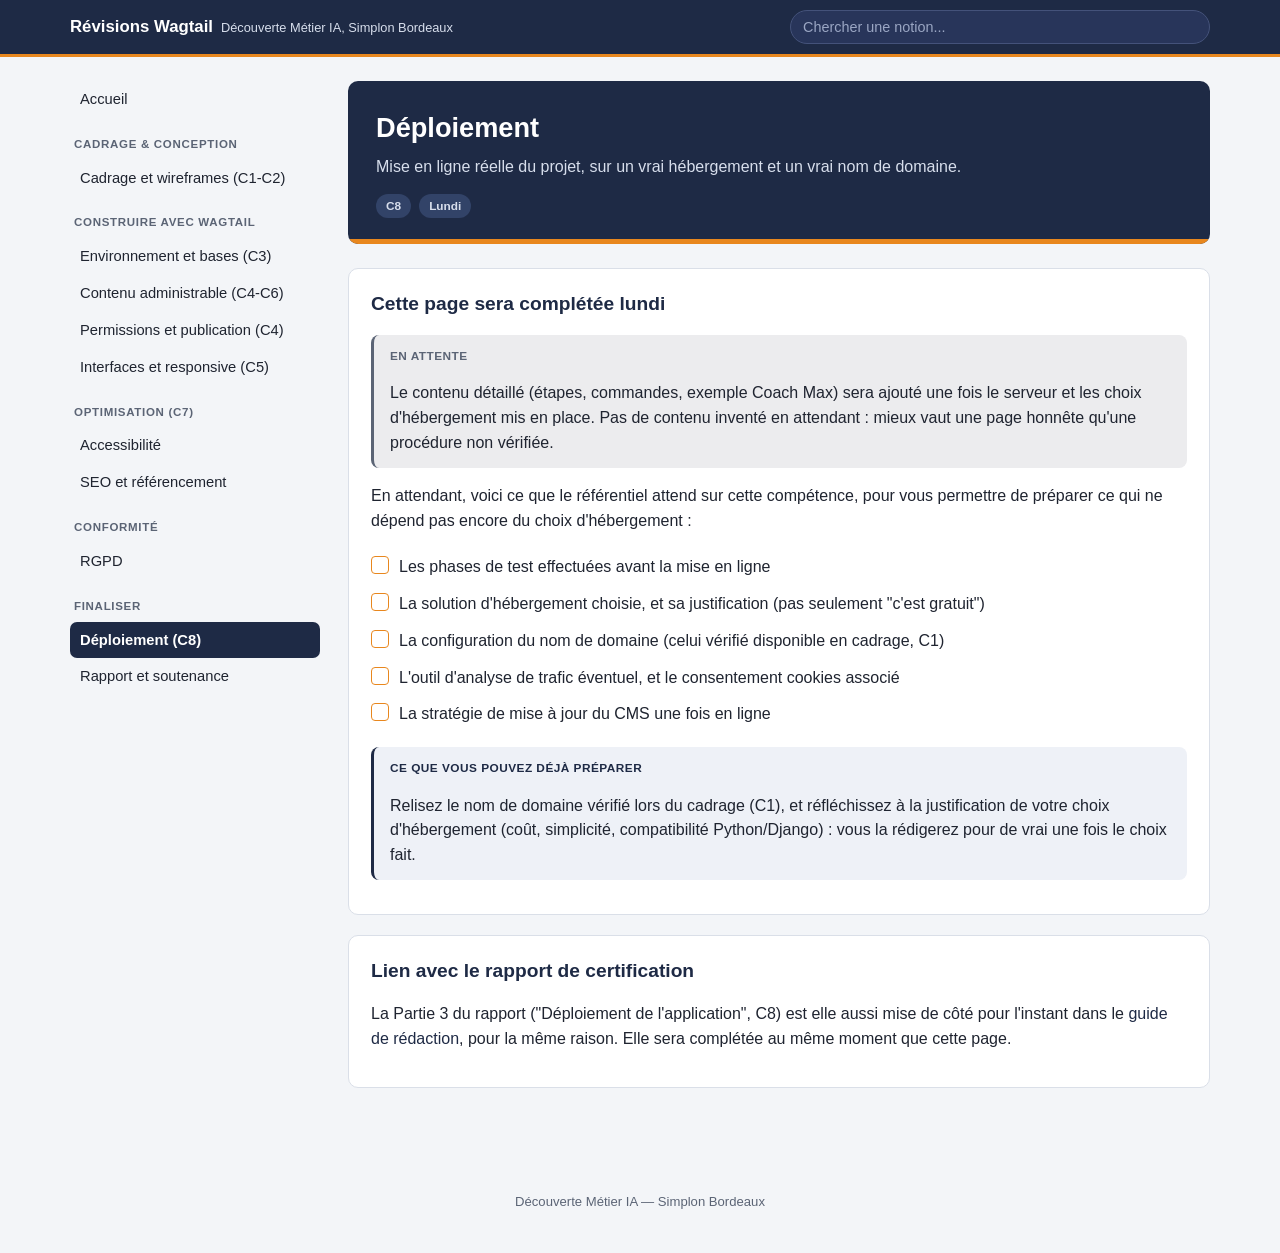
==== deploiement.html @ 346feb5d "Site de révision statique pour la certification RS 5599 Récapitule chaque compétence (C1 à C8) et le" ====
<!doctype html>
<html lang="fr">
<head>
<meta charset="utf-8">
<title>Déploiement (C8) - Révisions Wagtail</title>
<meta name="viewport" content="width=device-width, initial-scale=1">
<meta name="description" content="Deploiement du projet (C8) : page en attente, a completer lundi.">
<link rel="stylesheet" href="css/style.css">
</head>
<body>

<header class="topbar">
  <div class="topbar-inner">
    <button class="menu-toggle" aria-label="Ouvrir le menu">Menu</button>
    <div class="brand">Révisions Wagtail <span>Découverte Métier IA, Simplon Bordeaux</span></div>
    <div class="search-wrap">
      <input id="search-input" type="text" placeholder="Chercher une notion..." autocomplete="off">
      <div id="search-results" class="search-results"></div>
    </div>
  </div>
</header>

<div class="layout">
  <nav class="sidebar">
    <div class="sidebar-group">
      <a href="index.html">Accueil</a>
    </div>
    <div class="sidebar-group">
      <h3>Cadrage &amp; conception</h3>
      <a href="cadrage-conception.html">Cadrage et wireframes (C1-C2)</a>
    </div>
    <div class="sidebar-group">
      <h3>Construire avec Wagtail</h3>
      <a href="environnement-wagtail.html">Environnement et bases (C3)</a>
      <a href="contenu-administrable.html">Contenu administrable (C4-C6)</a>
      <a href="permissions-publication.html">Permissions et publication (C4)</a>
      <a href="responsive-css.html">Interfaces et responsive (C5)</a>
    </div>
    <div class="sidebar-group">
      <h3>Optimisation (C7)</h3>
      <a href="accessibilite.html">Accessibilité</a>
      <a href="seo.html">SEO et référencement</a>
    </div>
    <div class="sidebar-group">
      <h3>Conformité</h3>
      <a href="rgpd.html">RGPD</a>
    </div>
    <div class="sidebar-group">
      <h3>Finaliser</h3>
      <a href="deploiement.html" class="active">Déploiement (C8)</a>
      <a href="rapport-soutenance.html">Rapport et soutenance</a>
    </div>
  </nav>

  <main class="content">
    <div class="page-head">
      <h1>Déploiement</h1>
      <p>Mise en ligne réelle du projet, sur un vrai hébergement et un vrai nom de domaine.</p>
      <div class="badges">
        <span class="badge alt">C8</span>
        <span class="badge alt">Lundi</span>
      </div>
    </div>

    <div class="card">
      <h2>Cette page sera complétée lundi</h2>
      <div class="box hold">
        <span class="label">En attente</span>
        <p>Le contenu détaillé (étapes, commandes, exemple Coach Max) sera ajouté une fois le serveur et les choix d'hébergement mis en place. Pas de contenu inventé en attendant : mieux vaut une page honnête qu'une procédure non vérifiée.</p>
      </div>
      <p>En attendant, voici ce que le référentiel attend sur cette compétence, pour vous permettre de préparer ce qui ne dépend pas encore du choix d'hébergement :</p>
      <ul class="checklist">
        <li>Les phases de test effectuées avant la mise en ligne</li>
        <li>La solution d'hébergement choisie, et sa justification (pas seulement "c'est gratuit")</li>
        <li>La configuration du nom de domaine (celui vérifié disponible en cadrage, C1)</li>
        <li>L'outil d'analyse de trafic éventuel, et le consentement cookies associé</li>
        <li>La stratégie de mise à jour du CMS une fois en ligne</li>
      </ul>
      <div class="box info">
        <span class="label">Ce que vous pouvez déjà préparer</span>
        <p>Relisez le nom de domaine vérifié lors du cadrage (C1), et réfléchissez à la justification de votre choix d'hébergement (coût, simplicité, compatibilité Python/Django) : vous la rédigerez pour de vrai une fois le choix fait.</p>
      </div>
    </div>

    <div class="card">
      <h2>Lien avec le rapport de certification</h2>
      <p>La Partie 3 du rapport ("Déploiement de l'application", C8) est elle aussi mise de côté pour l'instant dans le <a href="rapport-soutenance.html">guide de rédaction</a>, pour la même raison. Elle sera complétée au même moment que cette page.</p>
    </div>
  </main>
</div>

<footer class="site-footer">Découverte Métier IA — Simplon Bordeaux</footer>

<script src="js/search-data.js"></script>
<script src="js/app.js"></script>
</body>
</html>
---- css/style.css ----
:root {
  --navy: #1e2a45;
  --navy-light: #2c3a5c;
  --accent: #e8871e;
  --accent-light: #fdebd6;
  --green: #2e8b57;
  --red: #c0392b;
  --text: #1f2430;
  --muted: #5b6475;
  --bg: #f3f5f8;
  --white: #ffffff;
  --border: #dadfe8;
  --code-bg: #1f2430;
  --code-text: #e8ecf4;
  --radius: 10px;
  --max-width: 1180px;
}

* {
  box-sizing: border-box;
}

html, body {
  margin: 0;
  padding: 0;
}

body {
  font-family: "Helvetica Neue", Arial, sans-serif;
  color: var(--text);
  background: var(--bg);
  line-height: 1.55;
  overflow-x: hidden;
}

a {
  color: var(--navy);
  text-decoration: none;
}

a:hover {
  color: var(--accent);
}

a:focus-visible, button:focus-visible, input:focus-visible {
  outline: 2px solid var(--accent);
  outline-offset: 2px;
}

img {
  max-width: 100%;
}

/* ---------- Topbar ---------- */

.topbar {
  position: sticky;
  top: 0;
  z-index: 50;
  background: var(--navy);
  border-bottom: 3px solid var(--accent);
}

.topbar-inner {
  max-width: var(--max-width);
  margin: 0 auto;
  display: flex;
  align-items: center;
  gap: 16px;
  padding: 10px 20px;
}

.brand {
  display: flex;
  align-items: baseline;
  gap: 8px;
  color: var(--white);
  font-weight: bold;
  font-size: 1.05rem;
  white-space: nowrap;
}

.brand span {
  color: #d7deec;
  font-weight: normal;
  font-size: 0.8rem;
}

.menu-toggle {
  display: none;
  background: none;
  border: 1px solid #44527a;
  color: var(--white);
  border-radius: 6px;
  padding: 6px 10px;
  font-size: 0.95rem;
  cursor: pointer;
}

.search-wrap {
  position: relative;
  flex: 1;
  max-width: 420px;
  margin-left: auto;
}

.search-wrap input {
  width: 100%;
  padding: 8px 12px;
  border-radius: 20px;
  border: 1px solid #44527a;
  background: #28355a;
  color: var(--white);
  font-size: 0.9rem;
}

.search-wrap input::placeholder {
  color: #9aa6c3;
}

.search-results {
  position: absolute;
  top: calc(100% + 6px);
  left: 0;
  right: 0;
  background: var(--white);
  border: 1px solid var(--border);
  border-radius: var(--radius);
  box-shadow: 0 10px 24px rgba(0, 0, 0, 0.18);
  max-height: 60vh;
  overflow-y: auto;
  display: none;
  z-index: 60;
}

.search-results.open {
  display: block;
}

.search-results a {
  display: block;
  padding: 10px 14px;
  border-bottom: 1px solid var(--border);
  color: var(--text);
}

.search-results a:last-child {
  border-bottom: none;
}

.search-results a:hover,
.search-results a.active {
  background: var(--accent-light);
}

.search-results .result-title {
  font-weight: bold;
  color: var(--navy);
  display: block;
}

.search-results .result-page {
  font-size: 0.78rem;
  color: var(--muted);
}

.search-empty {
  padding: 12px 14px;
  color: var(--muted);
  font-size: 0.9rem;
}

/* ---------- Layout ---------- */

.layout {
  max-width: var(--max-width);
  margin: 0 auto;
  display: flex;
  gap: 28px;
  padding: 24px 20px 60px;
  align-items: flex-start;
}

.sidebar {
  width: 250px;
  flex-shrink: 0;
  position: sticky;
  top: 70px;
}

.sidebar-group {
  margin-bottom: 18px;
}

.sidebar-group h3 {
  font-size: 0.72rem;
  text-transform: uppercase;
  letter-spacing: 0.06em;
  color: var(--muted);
  margin: 0 0 6px 4px;
}

.sidebar a {
  display: block;
  padding: 7px 10px;
  border-radius: 7px;
  font-size: 0.92rem;
  color: var(--text);
}

.sidebar a:hover {
  background: var(--white);
  color: var(--navy);
}

.sidebar a.active {
  background: var(--navy);
  color: var(--white);
  font-weight: bold;
}

.content {
  flex: 1;
  min-width: 0;
}

/* ---------- Page header ---------- */

.page-head {
  background: var(--navy);
  color: var(--white);
  border-radius: var(--radius);
  padding: 26px 28px;
  margin-bottom: 24px;
  position: relative;
  overflow: hidden;
}

.page-head::after {
  content: "";
  position: absolute;
  left: 0;
  bottom: 0;
  height: 5px;
  width: 100%;
  background: var(--accent);
}

.page-head h1 {
  margin: 0 0 6px;
  font-size: 1.7rem;
}

.page-head p {
  margin: 0;
  color: #d7deec;
  max-width: 720px;
}

.badges {
  display: flex;
  gap: 8px;
  margin-top: 14px;
  flex-wrap: wrap;
}

.badge {
  display: inline-block;
  font-size: 0.74rem;
  font-weight: bold;
  padding: 3px 10px;
  border-radius: 999px;
  background: var(--accent);
  color: var(--navy);
}

.badge.alt {
  background: #324368;
  color: #d7deec;
}

/* ---------- Cards / sections ---------- */

.card {
  background: var(--white);
  border: 1px solid var(--border);
  border-radius: var(--radius);
  padding: 20px 22px;
  margin-bottom: 20px;
}

.card h2 {
  color: var(--navy);
  font-size: 1.2rem;
  margin-top: 0;
  display: flex;
  align-items: center;
  gap: 8px;
}

.card h3 {
  color: var(--navy);
  font-size: 1.02rem;
  margin-top: 22px;
}

.card h3:first-child {
  margin-top: 0;
}

.source-tag {
  font-size: 0.72rem;
  font-weight: normal;
  color: var(--muted);
  background: var(--bg);
  border: 1px solid var(--border);
  border-radius: 999px;
  padding: 2px 9px;
  margin-left: auto;
}

/* ---------- Boxes ---------- */

.box {
  border-left: 3px solid var(--accent);
  background: var(--accent-light);
  border-radius: 8px;
  padding: 12px 16px;
  margin: 14px 0;
}

.box.info {
  border-left-color: var(--navy);
  background: #eef1f7;
}

.box.piege {
  border-left-color: var(--red);
  background: #fbeceb;
}

.box.ok {
  border-left-color: var(--green);
  background: #eaf5ef;
}

.box.hold {
  border-left-color: var(--muted);
  background: #ececee;
}

.box .label {
  display: block;
  font-size: 0.74rem;
  font-weight: bold;
  text-transform: uppercase;
  letter-spacing: 0.04em;
  margin-bottom: 4px;
  color: var(--accent);
}

.box.info .label { color: var(--navy); }
.box.piege .label { color: var(--red); }
.box.ok .label { color: var(--green); }
.box.hold .label { color: var(--muted); }

.box p:last-child {
  margin-bottom: 0;
}

/* ---------- Code ---------- */

pre {
  background: var(--code-bg);
  color: var(--code-text);
  padding: 14px 16px;
  border-radius: 8px;
  overflow-x: auto;
  font-size: 0.85rem;
  line-height: 1.5;
  border-left: 3px solid var(--navy-light);
}

code {
  font-family: "SF Mono", Consolas, Monaco, monospace;
}

:not(pre) > code {
  background: #eceff5;
  color: var(--navy);
  padding: 1px 5px;
  border-radius: 4px;
  font-size: 0.88em;
}

/* ---------- Tables ---------- */

table {
  width: 100%;
  border-collapse: collapse;
  margin: 14px 0;
  font-size: 0.92rem;
}

th, td {
  text-align: left;
  padding: 8px 10px;
  border: 1px solid var(--border);
  vertical-align: top;
}

th {
  background: var(--navy);
  color: var(--white);
}

tr:nth-child(even) td {
  background: var(--bg);
}

/* ---------- Checklist ---------- */

.checklist {
  list-style: none;
  padding: 0;
  margin: 10px 0;
}

.checklist li {
  padding: 6px 0 6px 28px;
  position: relative;
}

.checklist li::before {
  content: "";
  position: absolute;
  left: 0;
  top: 7px;
  width: 16px;
  height: 16px;
  border: 1.5px solid var(--accent);
  border-radius: 4px;
}

/* ---------- Competency grid (index) ---------- */

.comp-grid {
  display: grid;
  grid-template-columns: repeat(auto-fill, minmax(230px, 1fr));
  gap: 14px;
  margin: 16px 0;
}

.comp-card {
  background: var(--white);
  border: 1px solid var(--border);
  border-radius: var(--radius);
  padding: 16px 18px;
  display: block;
}

.comp-card:hover {
  border-color: var(--accent);
}

.comp-card .comp-num {
  display: inline-flex;
  align-items: center;
  justify-content: center;
  width: 30px;
  height: 30px;
  border-radius: 7px;
  background: var(--navy);
  color: var(--white);
  font-weight: bold;
  font-size: 0.85rem;
  margin-bottom: 8px;
}

.comp-card.pending .comp-num {
  background: var(--muted);
}

.comp-card h3 {
  margin: 0 0 4px;
  color: var(--navy);
  font-size: 1rem;
}

.comp-card p {
  margin: 0;
  font-size: 0.85rem;
  color: var(--muted);
}

/* ---------- Timeline (index) ---------- */

.timeline {
  display: flex;
  gap: 14px;
  margin: 16px 0;
  flex-wrap: wrap;
}

.timeline-step {
  flex: 1;
  min-width: 180px;
  background: var(--white);
  border: 1px solid var(--border);
  border-radius: var(--radius);
  padding: 14px 16px;
  border-top: 4px solid var(--accent);
}

.timeline-step.future {
  border-top-color: var(--muted);
  opacity: 0.85;
}

.timeline-step .day {
  font-size: 0.74rem;
  text-transform: uppercase;
  color: var(--muted);
  font-weight: bold;
}

.timeline-step h3 {
  margin: 4px 0 4px;
  color: var(--navy);
  font-size: 1rem;
}

.timeline-step p {
  margin: 0;
  font-size: 0.85rem;
  color: var(--muted);
}

/* ---------- Footer ---------- */

.site-footer {
  text-align: center;
  color: var(--muted);
  font-size: 0.82rem;
  padding: 24px 20px 40px;
}

/* ---------- Responsive ---------- */

@media (max-width: 860px) {
  .menu-toggle {
    display: inline-block;
  }

  .brand span {
    display: none;
  }

  .search-wrap {
    max-width: none;
    order: 3;
    flex: 1 1 100%;
    margin-left: 0;
  }

  .topbar-inner {
    flex-wrap: wrap;
  }

  .layout {
    flex-direction: column;
  }

  .sidebar {
    width: 100%;
    position: static;
    display: none;
    background: var(--white);
    border: 1px solid var(--border);
    border-radius: var(--radius);
    padding: 14px;
  }

  .sidebar.open {
    display: block;
  }

  .timeline {
    flex-direction: column;
  }
}
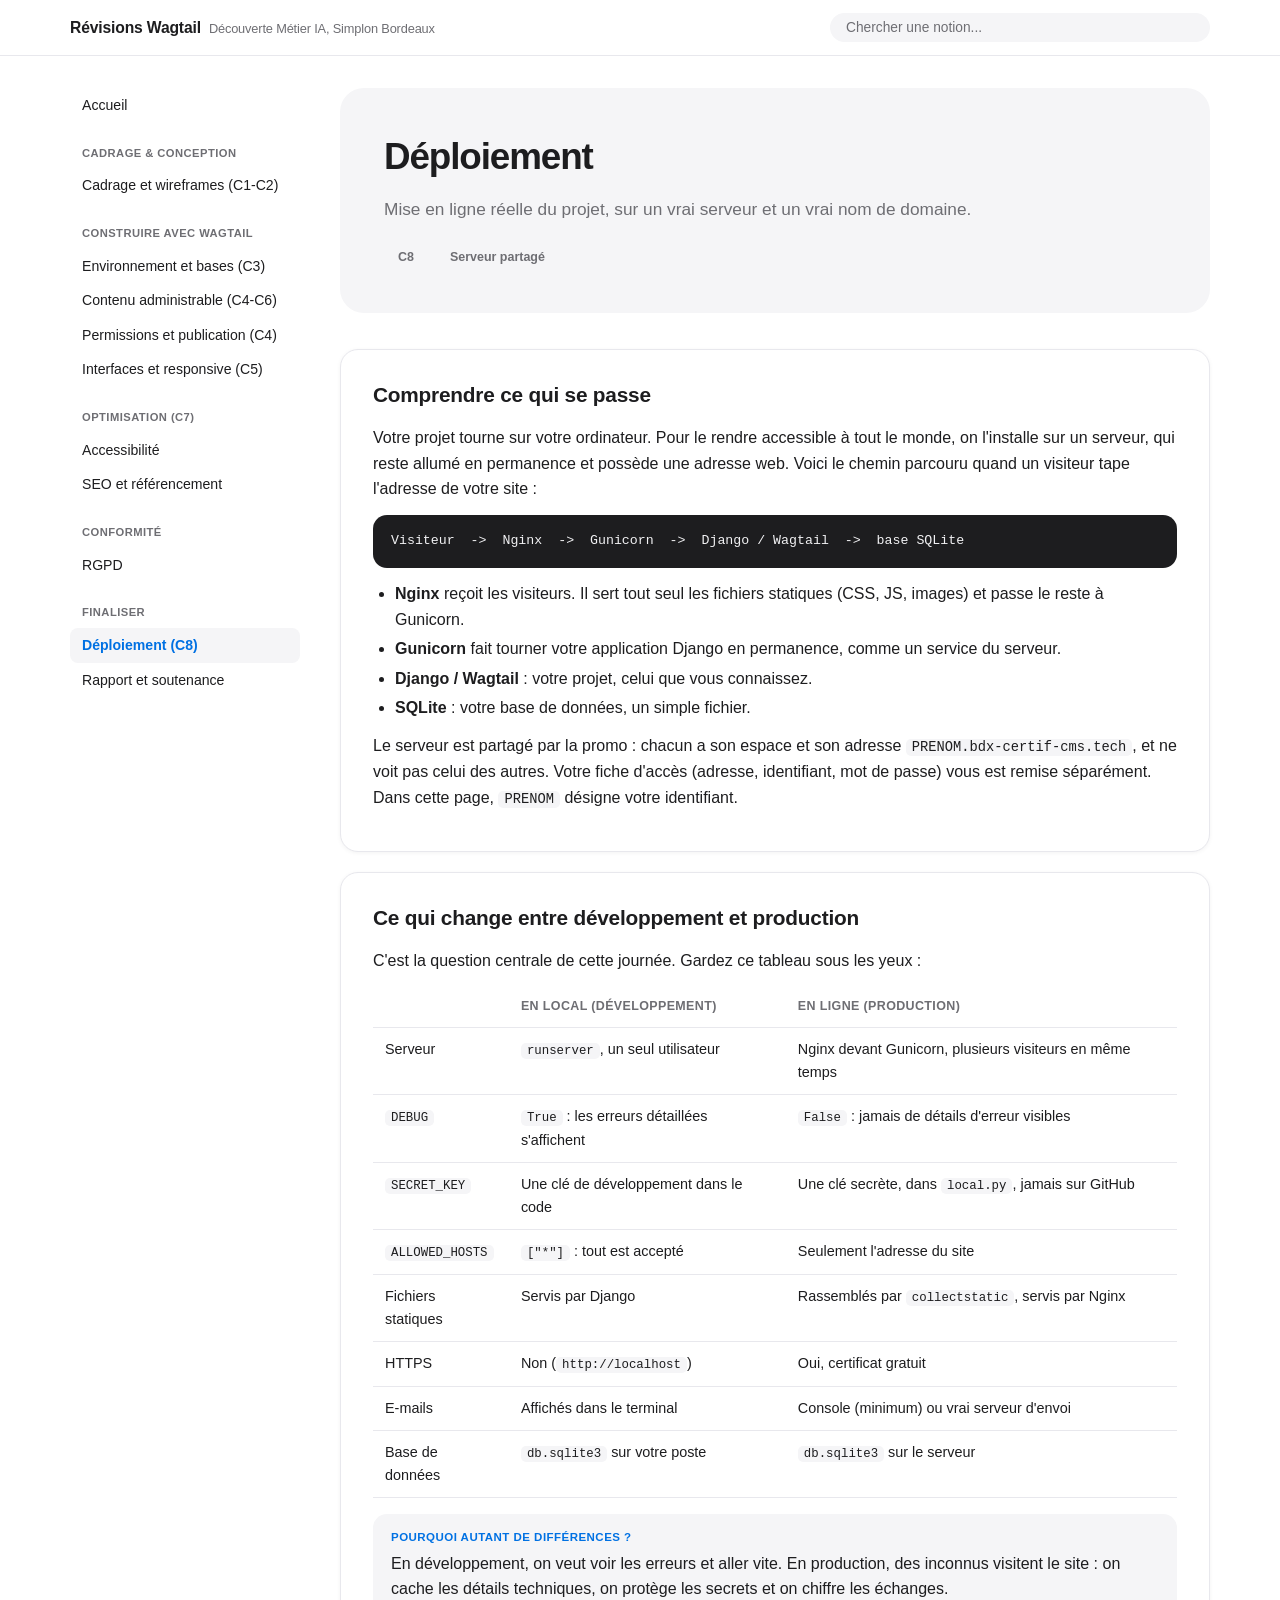
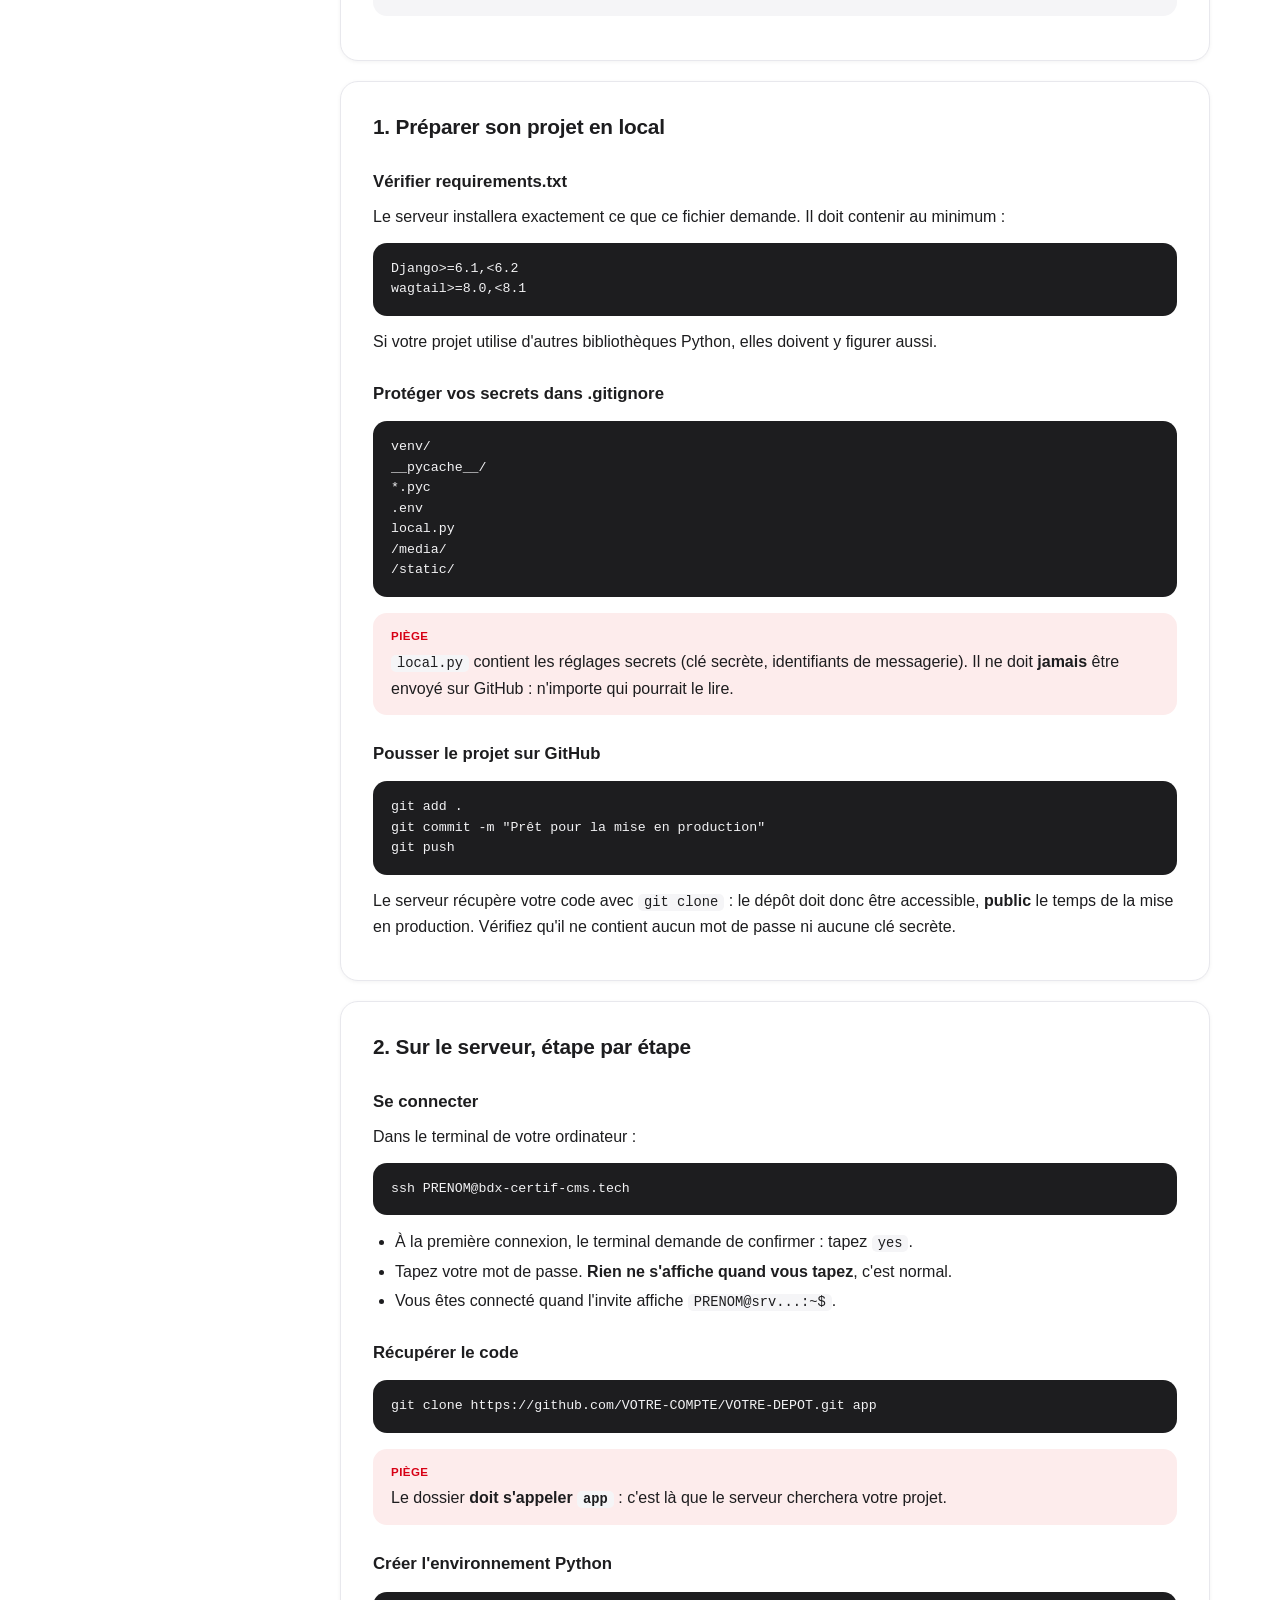
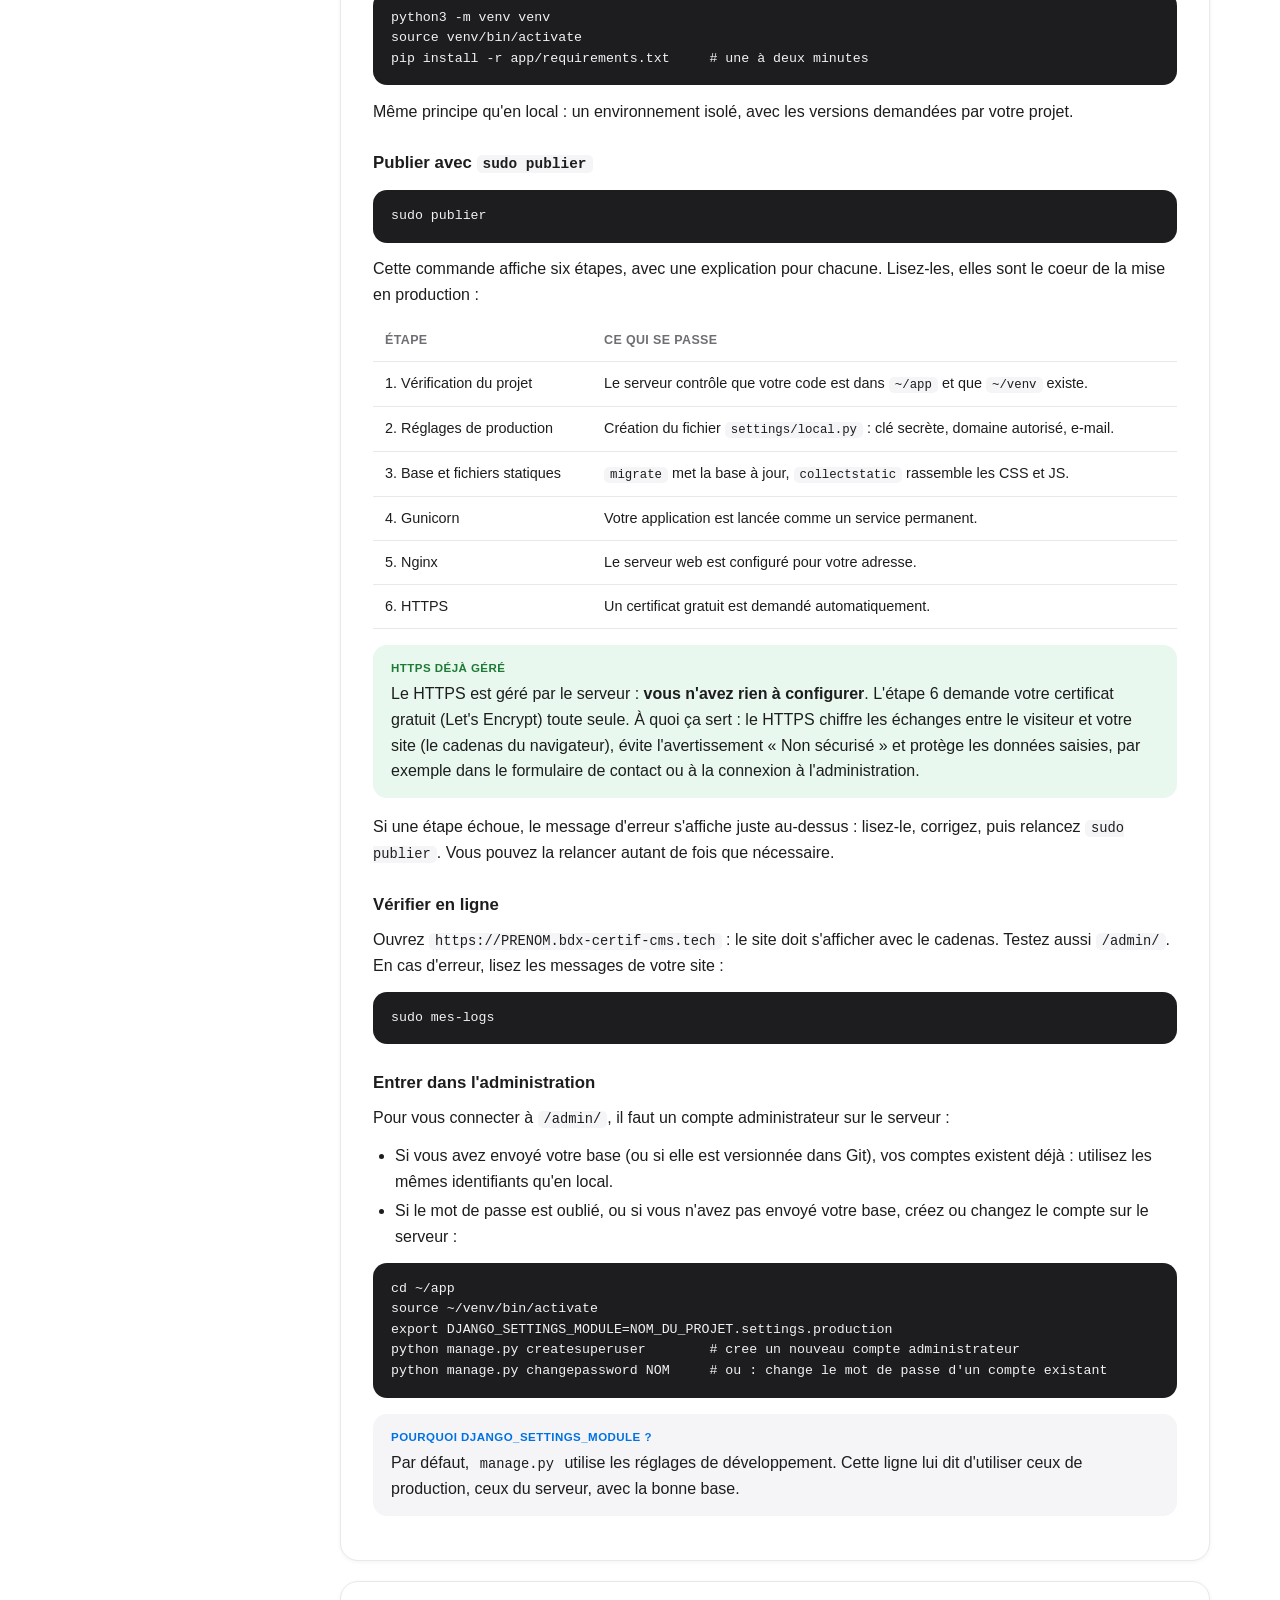
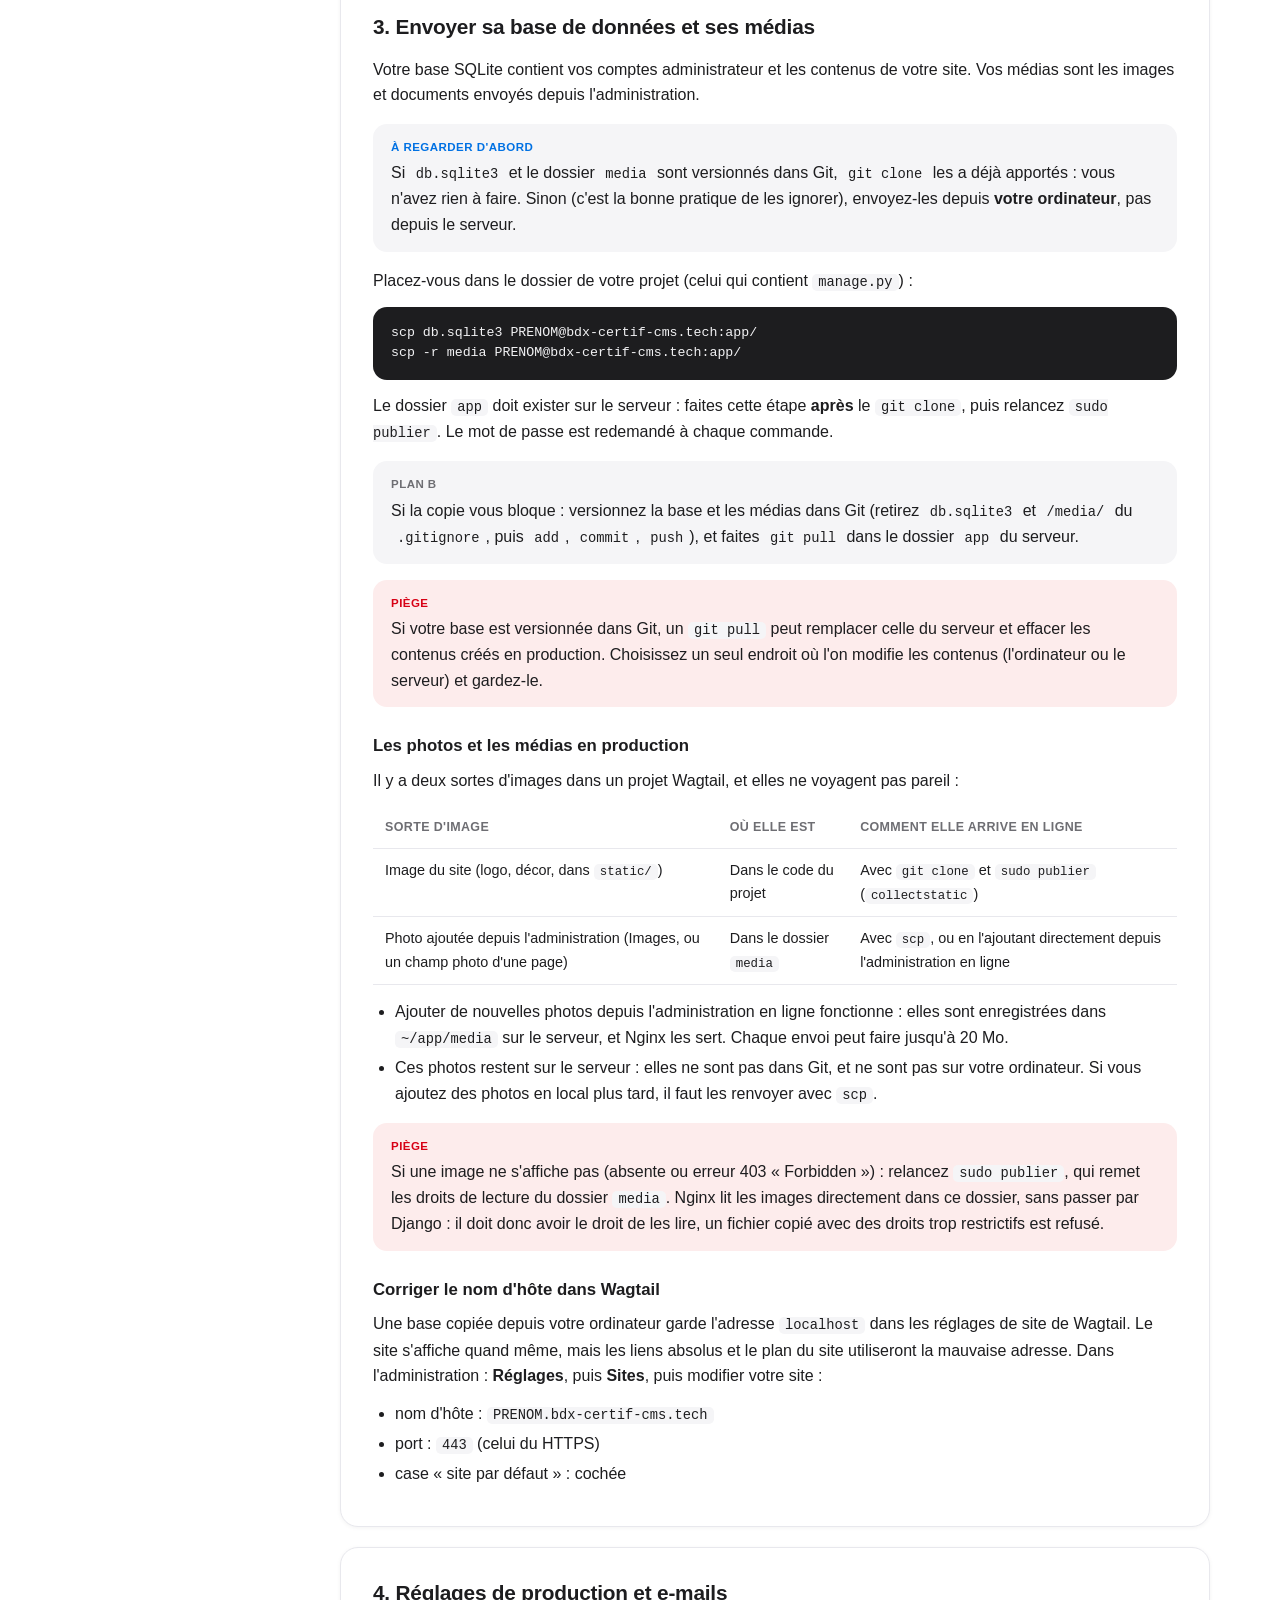
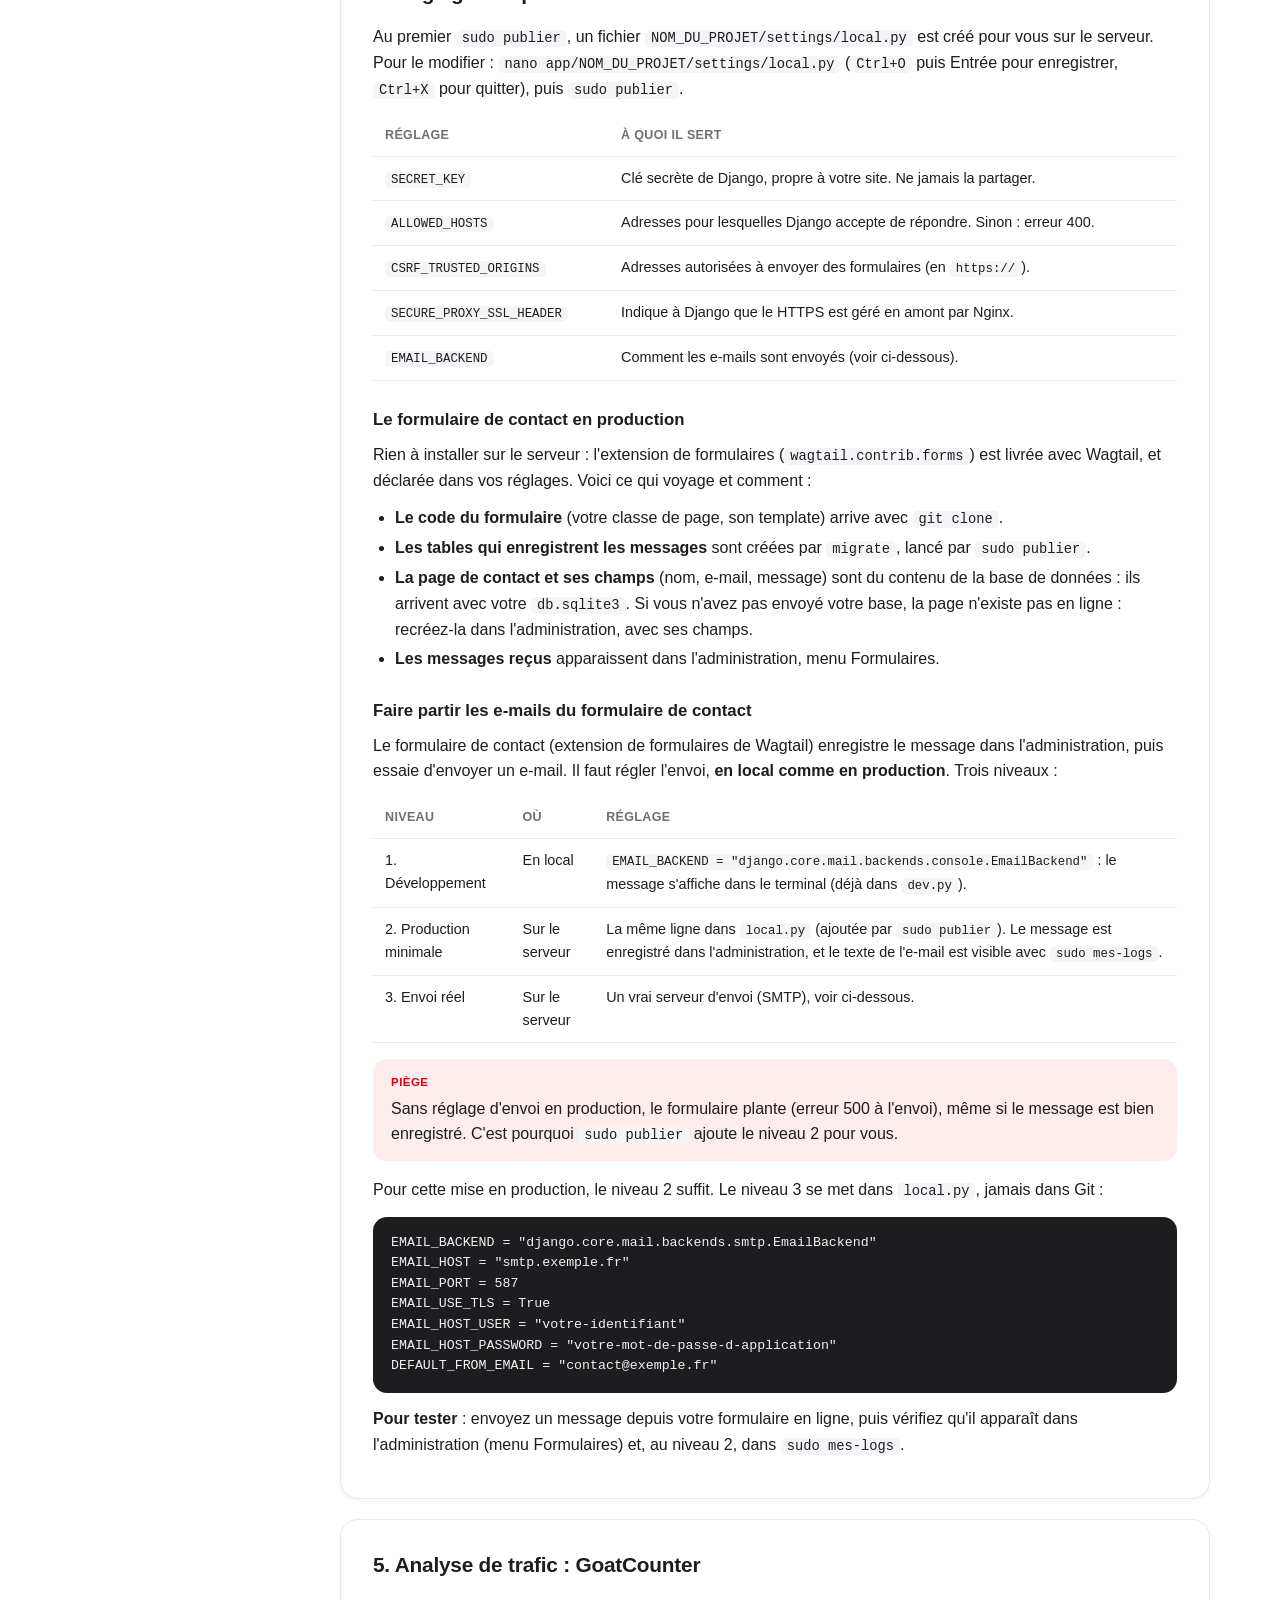
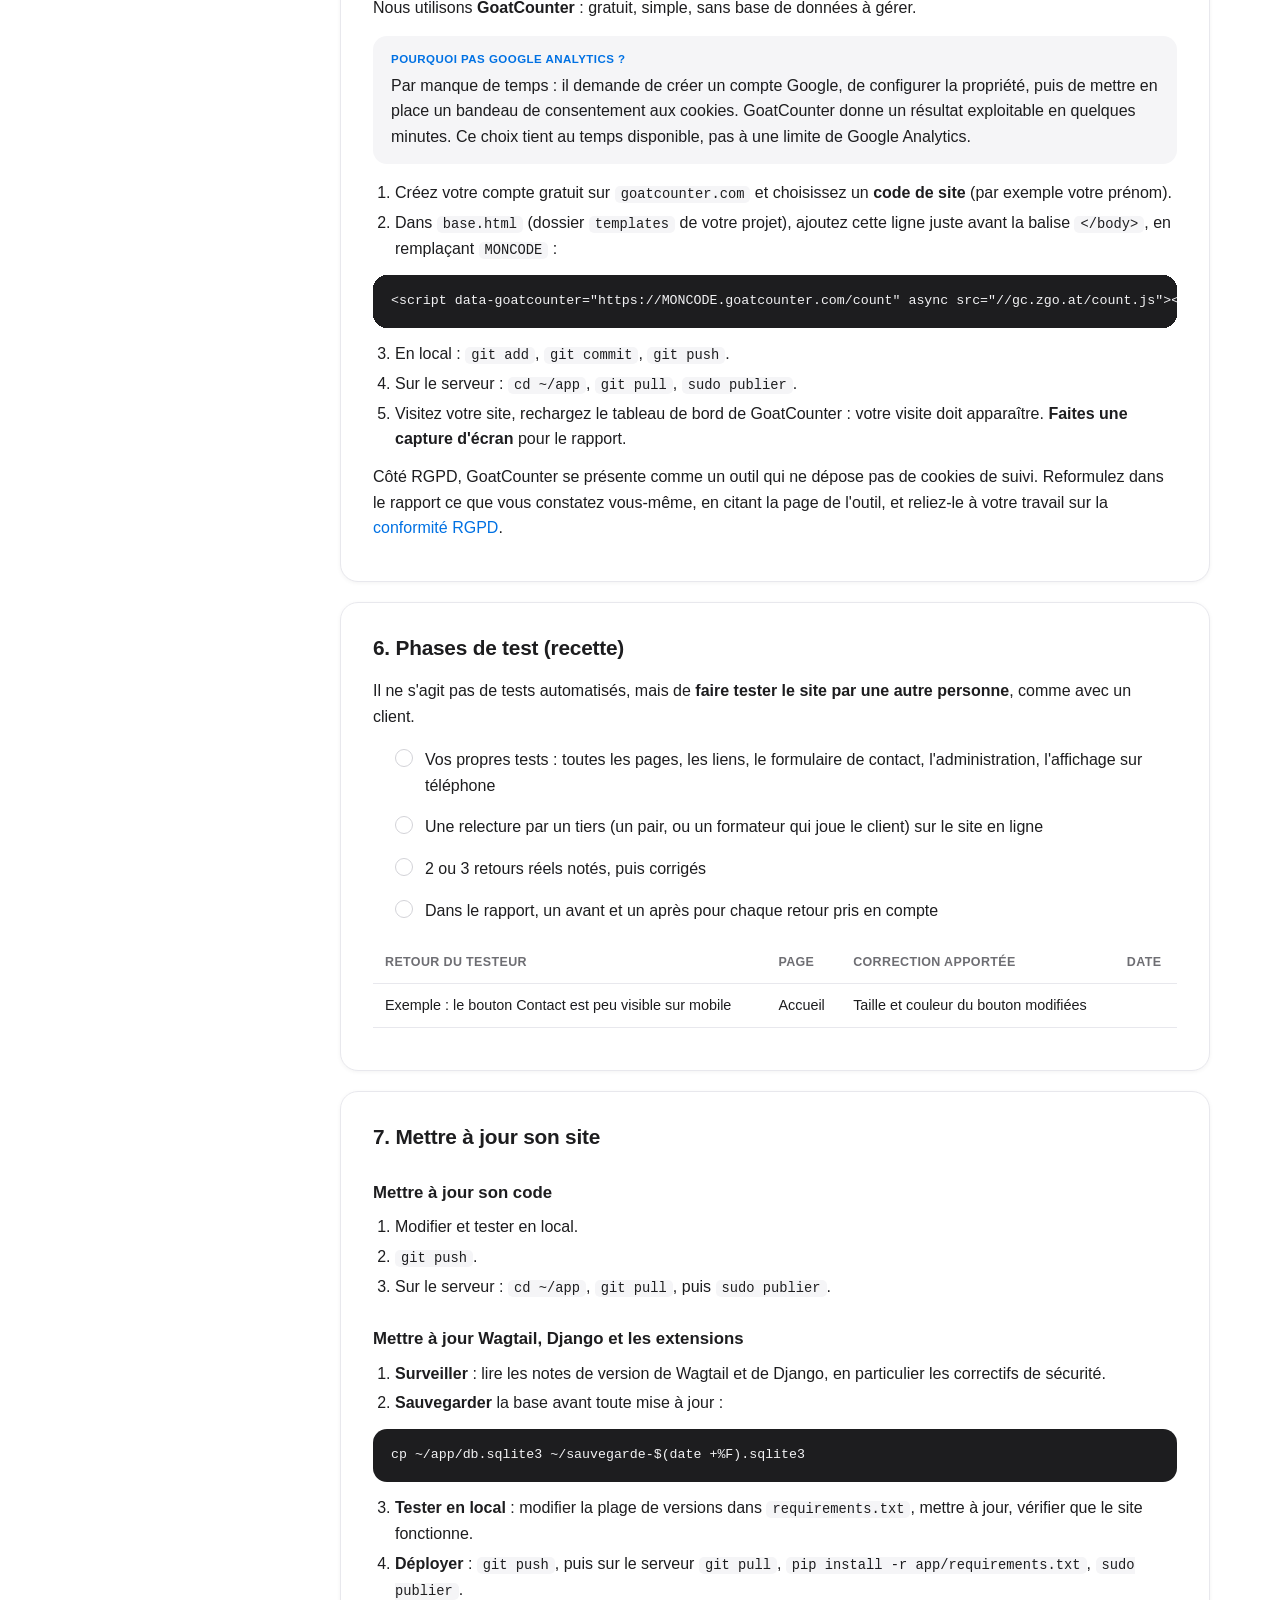
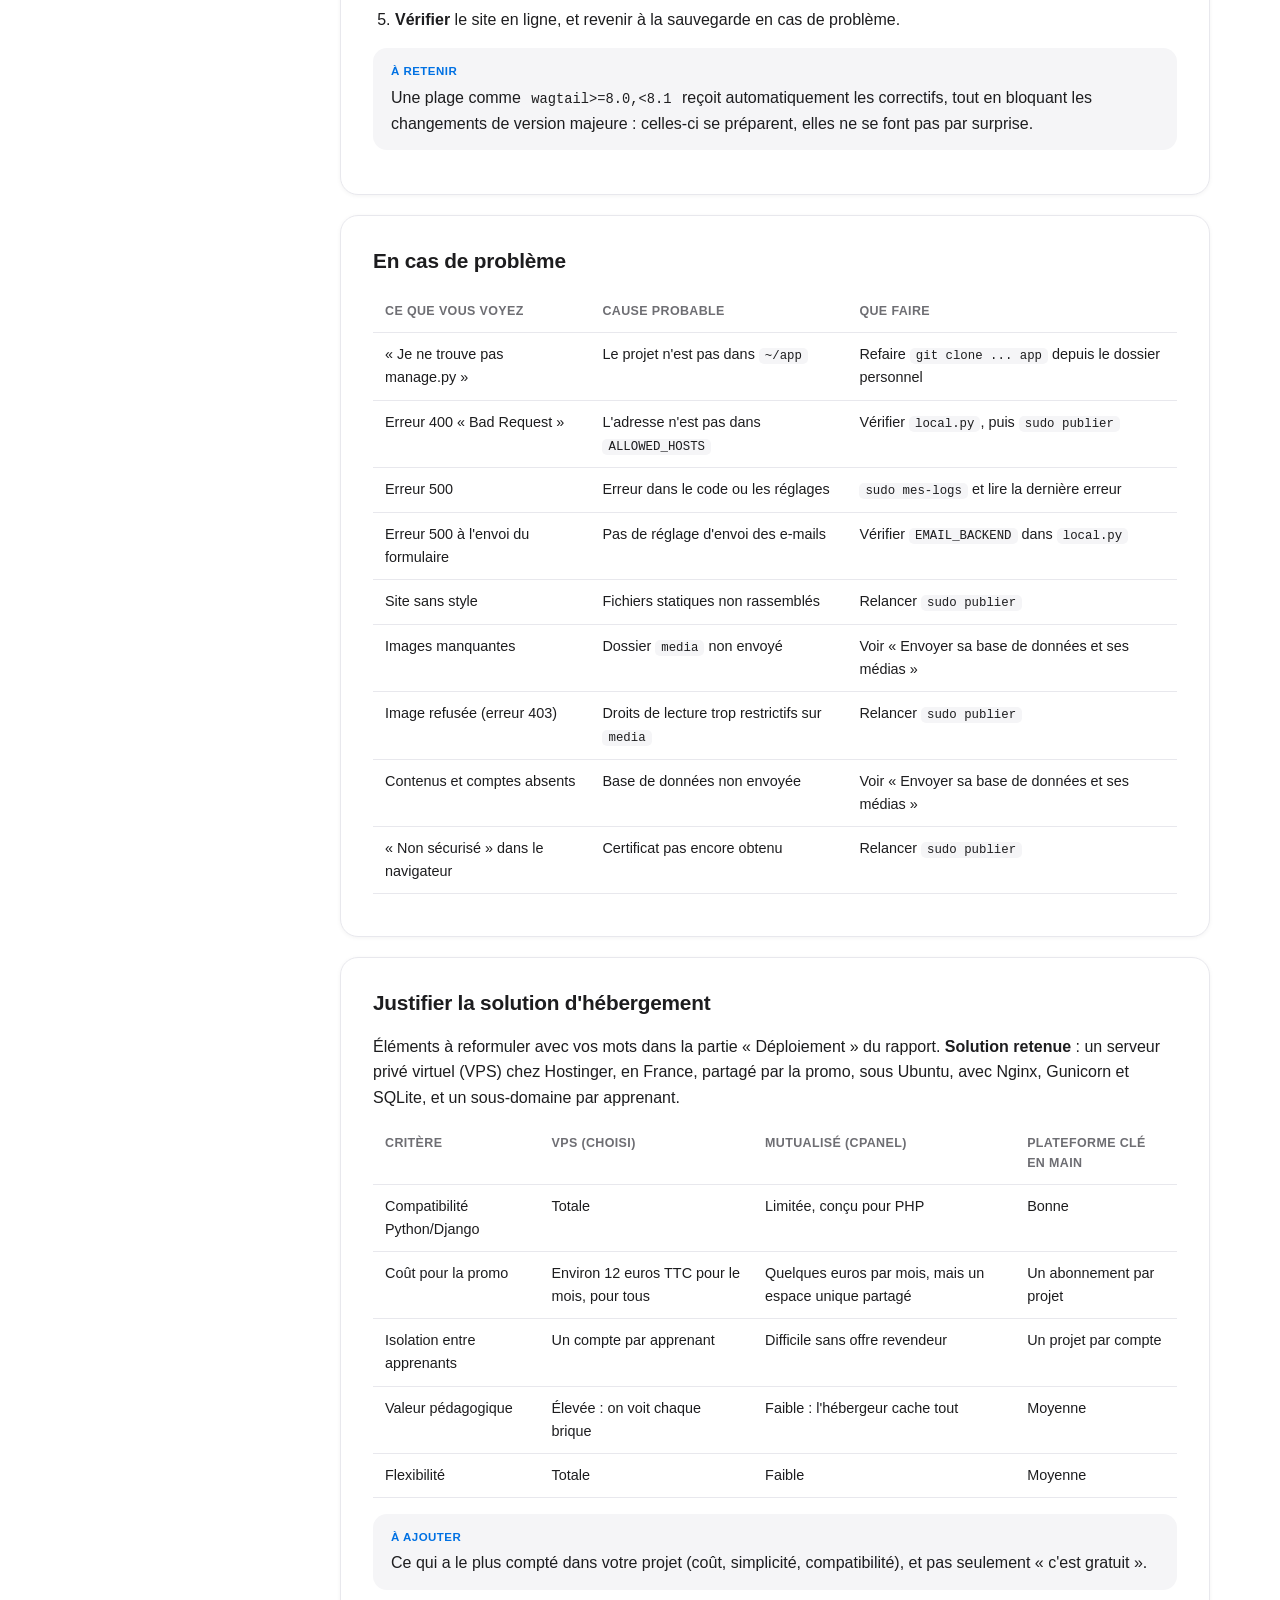
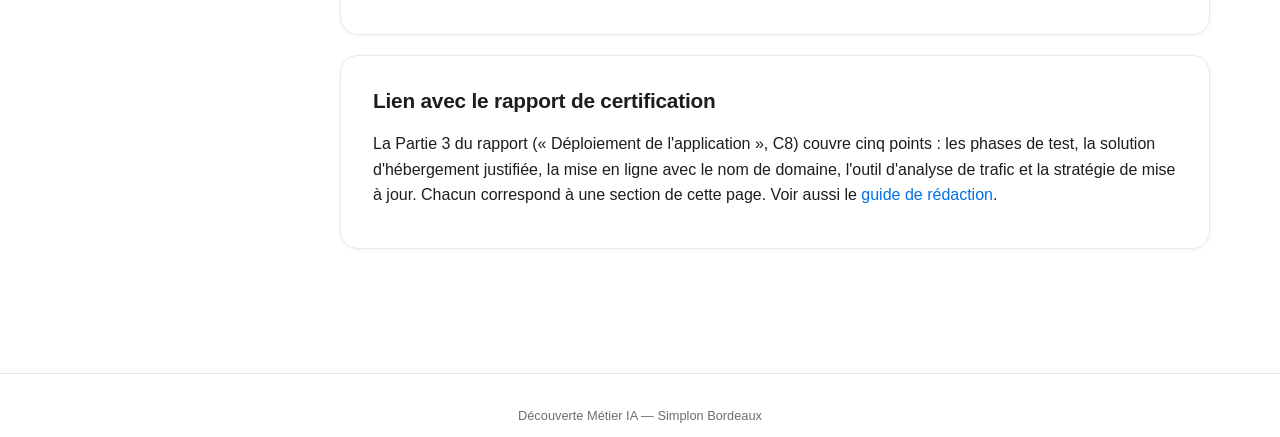
==== commit 1f5b4ba7: "Aligne la page Déploiement sur le brief officiel C8 Ajoute le tableau dev/prod, la création d'un adm" ====
--- a/deploiement.html
+++ b/deploiement.html
@@ -4,7 +4,7 @@
 <meta charset="utf-8">
 <title>Déploiement (C8) - Révisions Wagtail</title>
 <meta name="viewport" content="width=device-width, initial-scale=1">
-<meta name="description" content="Deploiement du projet (C8) : page en attente, a completer lundi.">
+<meta name="description" content="Deploiement du projet (C8) : mise en production d'un projet Wagtail sur le serveur partage, etape par etape, avec HTTPS, analyse de trafic, tests et mises a jour.">
 <link rel="stylesheet" href="css/style.css">
 </head>
 <body>
@@ -55,36 +55,339 @@
   <main class="content">
     <div class="page-head">
       <h1>Déploiement</h1>
-      <p>Mise en ligne réelle du projet, sur un vrai hébergement et un vrai nom de domaine.</p>
+      <p>Mise en ligne réelle du projet, sur un vrai serveur et un vrai nom de domaine.</p>
       <div class="badges">
         <span class="badge alt">C8</span>
-        <span class="badge alt">Lundi</span>
-      </div>
-    </div>
-
-    <div class="card">
-      <h2>Cette page sera complétée lundi</h2>
+        <span class="badge alt">Serveur partagé</span>
+      </div>
+    </div>
+
+    <div class="card" id="schema">
+      <h2>Comprendre ce qui se passe</h2>
+      <p>Votre projet tourne sur votre ordinateur. Pour le rendre accessible à tout le monde, on l'installe sur un serveur, qui reste allumé en permanence et possède une adresse web. Voici le chemin parcouru quand un visiteur tape l'adresse de votre site :</p>
+      <pre>Visiteur  ->  Nginx  ->  Gunicorn  ->  Django / Wagtail  ->  base SQLite</pre>
+      <ul>
+        <li><strong>Nginx</strong> reçoit les visiteurs. Il sert tout seul les fichiers statiques (CSS, JS, images) et passe le reste à Gunicorn.</li>
+        <li><strong>Gunicorn</strong> fait tourner votre application Django en permanence, comme un service du serveur.</li>
+        <li><strong>Django / Wagtail</strong> : votre projet, celui que vous connaissez.</li>
+        <li><strong>SQLite</strong> : votre base de données, un simple fichier.</li>
+      </ul>
+      <p>Le serveur est partagé par la promo : chacun a son espace et son adresse <code>PRENOM.bdx-certif-cms.tech</code>, et ne voit pas celui des autres. Votre fiche d'accès (adresse, identifiant, mot de passe) vous est remise séparément. Dans cette page, <code>PRENOM</code> désigne votre identifiant.</p>
+    </div>
+
+    <div class="card" id="dev-prod">
+      <h2>Ce qui change entre développement et production</h2>
+      <p>C'est la question centrale de cette journée. Gardez ce tableau sous les yeux :</p>
+      <table>
+        <thead><tr><th></th><th>En local (développement)</th><th>En ligne (production)</th></tr></thead>
+        <tbody>
+          <tr><td>Serveur</td><td><code>runserver</code>, un seul utilisateur</td><td>Nginx devant Gunicorn, plusieurs visiteurs en même temps</td></tr>
+          <tr><td><code>DEBUG</code></td><td><code>True</code> : les erreurs détaillées s'affichent</td><td><code>False</code> : jamais de détails d'erreur visibles</td></tr>
+          <tr><td><code>SECRET_KEY</code></td><td>Une clé de développement dans le code</td><td>Une clé secrète, dans <code>local.py</code>, jamais sur GitHub</td></tr>
+          <tr><td><code>ALLOWED_HOSTS</code></td><td><code>["*"]</code> : tout est accepté</td><td>Seulement l'adresse du site</td></tr>
+          <tr><td>Fichiers statiques</td><td>Servis par Django</td><td>Rassemblés par <code>collectstatic</code>, servis par Nginx</td></tr>
+          <tr><td>HTTPS</td><td>Non (<code>http://localhost</code>)</td><td>Oui, certificat gratuit</td></tr>
+          <tr><td>E-mails</td><td>Affichés dans le terminal</td><td>Console (minimum) ou vrai serveur d'envoi</td></tr>
+          <tr><td>Base de données</td><td><code>db.sqlite3</code> sur votre poste</td><td><code>db.sqlite3</code> sur le serveur</td></tr>
+        </tbody>
+      </table>
+      <div class="box info">
+        <span class="label">Pourquoi autant de différences ?</span>
+        <p>En développement, on veut voir les erreurs et aller vite. En production, des inconnus visitent le site : on cache les détails techniques, on protège les secrets et on chiffre les échanges.</p>
+      </div>
+    </div>
+
+    <div class="card" id="local">
+      <h2>1. Préparer son projet en local</h2>
+      <h3>Vérifier requirements.txt</h3>
+      <p>Le serveur installera exactement ce que ce fichier demande. Il doit contenir au minimum :</p>
+      <pre>Django>=6.1,&lt;6.2
+wagtail>=8.0,&lt;8.1</pre>
+      <p>Si votre projet utilise d'autres bibliothèques Python, elles doivent y figurer aussi.</p>
+
+      <h3>Protéger vos secrets dans .gitignore</h3>
+      <pre>venv/
+__pycache__/
+*.pyc
+.env
+local.py
+/media/
+/static/</pre>
+      <div class="box piege">
+        <span class="label">Piège</span>
+        <p><code>local.py</code> contient les réglages secrets (clé secrète, identifiants de messagerie). Il ne doit <strong>jamais</strong> être envoyé sur GitHub : n'importe qui pourrait le lire.</p>
+      </div>
+
+      <h3>Pousser le projet sur GitHub</h3>
+      <pre>git add .
+git commit -m "Prêt pour la mise en production"
+git push</pre>
+      <p>Le serveur récupère votre code avec <code>git clone</code> : le dépôt doit donc être accessible, <strong>public</strong> le temps de la mise en production. Vérifiez qu'il ne contient aucun mot de passe ni aucune clé secrète.</p>
+    </div>
+
+    <div class="card" id="serveur">
+      <h2>2. Sur le serveur, étape par étape</h2>
+
+      <h3>Se connecter</h3>
+      <p>Dans le terminal de votre ordinateur :</p>
+      <pre>ssh PRENOM@bdx-certif-cms.tech</pre>
+      <ul>
+        <li>À la première connexion, le terminal demande de confirmer : tapez <code>yes</code>.</li>
+        <li>Tapez votre mot de passe. <strong>Rien ne s'affiche quand vous tapez</strong>, c'est normal.</li>
+        <li>Vous êtes connecté quand l'invite affiche <code>PRENOM@srv...:~$</code>.</li>
+      </ul>
+
+      <h3>Récupérer le code</h3>
+      <pre>git clone https://github.com/VOTRE-COMPTE/VOTRE-DEPOT.git app</pre>
+      <div class="box piege">
+        <span class="label">Piège</span>
+        <p>Le dossier <strong>doit s'appeler <code>app</code></strong> : c'est là que le serveur cherchera votre projet.</p>
+      </div>
+
+      <h3>Créer l'environnement Python</h3>
+      <pre>python3 -m venv venv
+source venv/bin/activate
+pip install -r app/requirements.txt     # une à deux minutes</pre>
+      <p>Même principe qu'en local : un environnement isolé, avec les versions demandées par votre projet.</p>
+
+      <h3>Publier avec <code>sudo publier</code></h3>
+      <pre>sudo publier</pre>
+      <p>Cette commande affiche six étapes, avec une explication pour chacune. Lisez-les, elles sont le coeur de la mise en production :</p>
+      <table>
+        <thead><tr><th>Étape</th><th>Ce qui se passe</th></tr></thead>
+        <tbody>
+          <tr><td>1. Vérification du projet</td><td>Le serveur contrôle que votre code est dans <code>~/app</code> et que <code>~/venv</code> existe.</td></tr>
+          <tr><td>2. Réglages de production</td><td>Création du fichier <code>settings/local.py</code> : clé secrète, domaine autorisé, e-mail.</td></tr>
+          <tr><td>3. Base et fichiers statiques</td><td><code>migrate</code> met la base à jour, <code>collectstatic</code> rassemble les CSS et JS.</td></tr>
+          <tr><td>4. Gunicorn</td><td>Votre application est lancée comme un service permanent.</td></tr>
+          <tr><td>5. Nginx</td><td>Le serveur web est configuré pour votre adresse.</td></tr>
+          <tr><td>6. HTTPS</td><td>Un certificat gratuit est demandé automatiquement.</td></tr>
+        </tbody>
+      </table>
+      <div class="box ok">
+        <span class="label">HTTPS déjà géré</span>
+        <p>Le HTTPS est géré par le serveur : <strong>vous n'avez rien à configurer</strong>. L'étape 6 demande votre certificat gratuit (Let's Encrypt) toute seule. À quoi ça sert : le HTTPS chiffre les échanges entre le visiteur et votre site (le cadenas du navigateur), évite l'avertissement « Non sécurisé » et protège les données saisies, par exemple dans le formulaire de contact ou à la connexion à l'administration.</p>
+      </div>
+      <p>Si une étape échoue, le message d'erreur s'affiche juste au-dessus : lisez-le, corrigez, puis relancez <code>sudo publier</code>. Vous pouvez la relancer autant de fois que nécessaire.</p>
+
+      <h3>Vérifier en ligne</h3>
+      <p>Ouvrez <code>https://PRENOM.bdx-certif-cms.tech</code> : le site doit s'afficher avec le cadenas. Testez aussi <code>/admin/</code>. En cas d'erreur, lisez les messages de votre site :</p>
+      <pre>sudo mes-logs</pre>
+
+      <h3>Entrer dans l'administration</h3>
+      <p>Pour vous connecter à <code>/admin/</code>, il faut un compte administrateur sur le serveur :</p>
+      <ul>
+        <li>Si vous avez envoyé votre base (ou si elle est versionnée dans Git), vos comptes existent déjà : utilisez les mêmes identifiants qu'en local.</li>
+        <li>Si le mot de passe est oublié, ou si vous n'avez pas envoyé votre base, créez ou changez le compte sur le serveur :</li>
+      </ul>
+      <pre>cd ~/app
+source ~/venv/bin/activate
+export DJANGO_SETTINGS_MODULE=NOM_DU_PROJET.settings.production
+python manage.py createsuperuser        # cree un nouveau compte administrateur
+python manage.py changepassword NOM     # ou : change le mot de passe d'un compte existant</pre>
+      <div class="box info">
+        <span class="label">Pourquoi DJANGO_SETTINGS_MODULE ?</span>
+        <p>Par défaut, <code>manage.py</code> utilise les réglages de développement. Cette ligne lui dit d'utiliser ceux de production, ceux du serveur, avec la bonne base.</p>
+      </div>
+    </div>
+
+    <div class="card" id="donnees">
+      <h2>3. Envoyer sa base de données et ses médias</h2>
+      <p>Votre base SQLite contient vos comptes administrateur et les contenus de votre site. Vos médias sont les images et documents envoyés depuis l'administration.</p>
+      <div class="box info">
+        <span class="label">À regarder d'abord</span>
+        <p>Si <code>db.sqlite3</code> et le dossier <code>media</code> sont versionnés dans Git, <code>git clone</code> les a déjà apportés : vous n'avez rien à faire. Sinon (c'est la bonne pratique de les ignorer), envoyez-les depuis <strong>votre ordinateur</strong>, pas depuis le serveur.</p>
+      </div>
+      <p>Placez-vous dans le dossier de votre projet (celui qui contient <code>manage.py</code>) :</p>
+      <pre>scp db.sqlite3 PRENOM@bdx-certif-cms.tech:app/
+scp -r media PRENOM@bdx-certif-cms.tech:app/</pre>
+      <p>Le dossier <code>app</code> doit exister sur le serveur : faites cette étape <strong>après</strong> le <code>git clone</code>, puis relancez <code>sudo publier</code>. Le mot de passe est redemandé à chaque commande.</p>
       <div class="box hold">
-        <span class="label">En attente</span>
-        <p>Le contenu détaillé (étapes, commandes, exemple Coach Max) sera ajouté une fois le serveur et les choix d'hébergement mis en place. Pas de contenu inventé en attendant : mieux vaut une page honnête qu'une procédure non vérifiée.</p>
-      </div>
-      <p>En attendant, voici ce que le référentiel attend sur cette compétence, pour vous permettre de préparer ce qui ne dépend pas encore du choix d'hébergement :</p>
+        <span class="label">Plan B</span>
+        <p>Si la copie vous bloque : versionnez la base et les médias dans Git (retirez <code>db.sqlite3</code> et <code>/media/</code> du <code>.gitignore</code>, puis <code>add</code>, <code>commit</code>, <code>push</code>), et faites <code>git pull</code> dans le dossier <code>app</code> du serveur.</p>
+      </div>
+      <div class="box piege">
+        <span class="label">Piège</span>
+        <p>Si votre base est versionnée dans Git, un <code>git pull</code> peut remplacer celle du serveur et effacer les contenus créés en production. Choisissez un seul endroit où l'on modifie les contenus (l'ordinateur ou le serveur) et gardez-le.</p>
+      </div>
+
+      <h3>Les photos et les médias en production</h3>
+      <p>Il y a deux sortes d'images dans un projet Wagtail, et elles ne voyagent pas pareil :</p>
+      <table>
+        <thead><tr><th>Sorte d'image</th><th>Où elle est</th><th>Comment elle arrive en ligne</th></tr></thead>
+        <tbody>
+          <tr><td>Image du site (logo, décor, dans <code>static/</code>)</td><td>Dans le code du projet</td><td>Avec <code>git clone</code> et <code>sudo publier</code> (<code>collectstatic</code>)</td></tr>
+          <tr><td>Photo ajoutée depuis l'administration (Images, ou un champ photo d'une page)</td><td>Dans le dossier <code>media</code></td><td>Avec <code>scp</code>, ou en l'ajoutant directement depuis l'administration en ligne</td></tr>
+        </tbody>
+      </table>
+      <ul>
+        <li>Ajouter de nouvelles photos depuis l'administration en ligne fonctionne : elles sont enregistrées dans <code>~/app/media</code> sur le serveur, et Nginx les sert. Chaque envoi peut faire jusqu'à 20 Mo.</li>
+        <li>Ces photos restent sur le serveur : elles ne sont pas dans Git, et ne sont pas sur votre ordinateur. Si vous ajoutez des photos en local plus tard, il faut les renvoyer avec <code>scp</code>.</li>
+      </ul>
+      <div class="box piege">
+        <span class="label">Piège</span>
+        <p>Si une image ne s'affiche pas (absente ou erreur 403 « Forbidden ») : relancez <code>sudo publier</code>, qui remet les droits de lecture du dossier <code>media</code>. Nginx lit les images directement dans ce dossier, sans passer par Django : il doit donc avoir le droit de les lire, un fichier copié avec des droits trop restrictifs est refusé.</p>
+      </div>
+
+      <h3>Corriger le nom d'hôte dans Wagtail</h3>
+      <p>Une base copiée depuis votre ordinateur garde l'adresse <code>localhost</code> dans les réglages de site de Wagtail. Le site s'affiche quand même, mais les liens absolus et le plan du site utiliseront la mauvaise adresse. Dans l'administration : <strong>Réglages</strong>, puis <strong>Sites</strong>, puis modifier votre site :</p>
+      <ul>
+        <li>nom d'hôte : <code>PRENOM.bdx-certif-cms.tech</code></li>
+        <li>port : <code>443</code> (celui du HTTPS)</li>
+        <li>case « site par défaut » : cochée</li>
+      </ul>
+    </div>
+
+    <div class="card" id="reglages">
+      <h2>4. Réglages de production et e-mails</h2>
+      <p>Au premier <code>sudo publier</code>, un fichier <code>NOM_DU_PROJET/settings/local.py</code> est créé pour vous sur le serveur. Pour le modifier : <code>nano app/NOM_DU_PROJET/settings/local.py</code> (<code>Ctrl+O</code> puis Entrée pour enregistrer, <code>Ctrl+X</code> pour quitter), puis <code>sudo publier</code>.</p>
+      <table>
+        <thead><tr><th>Réglage</th><th>À quoi il sert</th></tr></thead>
+        <tbody>
+          <tr><td><code>SECRET_KEY</code></td><td>Clé secrète de Django, propre à votre site. Ne jamais la partager.</td></tr>
+          <tr><td><code>ALLOWED_HOSTS</code></td><td>Adresses pour lesquelles Django accepte de répondre. Sinon : erreur 400.</td></tr>
+          <tr><td><code>CSRF_TRUSTED_ORIGINS</code></td><td>Adresses autorisées à envoyer des formulaires (en <code>https://</code>).</td></tr>
+          <tr><td><code>SECURE_PROXY_SSL_HEADER</code></td><td>Indique à Django que le HTTPS est géré en amont par Nginx.</td></tr>
+          <tr><td><code>EMAIL_BACKEND</code></td><td>Comment les e-mails sont envoyés (voir ci-dessous).</td></tr>
+        </tbody>
+      </table>
+
+      <h3>Le formulaire de contact en production</h3>
+      <p>Rien à installer sur le serveur : l'extension de formulaires (<code>wagtail.contrib.forms</code>) est livrée avec Wagtail, et déclarée dans vos réglages. Voici ce qui voyage et comment :</p>
+      <ul>
+        <li><strong>Le code du formulaire</strong> (votre classe de page, son template) arrive avec <code>git clone</code>.</li>
+        <li><strong>Les tables qui enregistrent les messages</strong> sont créées par <code>migrate</code>, lancé par <code>sudo publier</code>.</li>
+        <li><strong>La page de contact et ses champs</strong> (nom, e-mail, message) sont du contenu de la base de données : ils arrivent avec votre <code>db.sqlite3</code>. Si vous n'avez pas envoyé votre base, la page n'existe pas en ligne : recréez-la dans l'administration, avec ses champs.</li>
+        <li><strong>Les messages reçus</strong> apparaissent dans l'administration, menu Formulaires.</li>
+      </ul>
+
+      <h3>Faire partir les e-mails du formulaire de contact</h3>
+      <p>Le formulaire de contact (extension de formulaires de Wagtail) enregistre le message dans l'administration, puis essaie d'envoyer un e-mail. Il faut régler l'envoi, <strong>en local comme en production</strong>. Trois niveaux :</p>
+      <table>
+        <thead><tr><th>Niveau</th><th>Où</th><th>Réglage</th></tr></thead>
+        <tbody>
+          <tr><td>1. Développement</td><td>En local</td><td><code>EMAIL_BACKEND = "django.core.mail.backends.console.EmailBackend"</code> : le message s'affiche dans le terminal (déjà dans <code>dev.py</code>).</td></tr>
+          <tr><td>2. Production minimale</td><td>Sur le serveur</td><td>La même ligne dans <code>local.py</code> (ajoutée par <code>sudo publier</code>). Le message est enregistré dans l'administration, et le texte de l'e-mail est visible avec <code>sudo mes-logs</code>.</td></tr>
+          <tr><td>3. Envoi réel</td><td>Sur le serveur</td><td>Un vrai serveur d'envoi (SMTP), voir ci-dessous.</td></tr>
+        </tbody>
+      </table>
+      <div class="box piege">
+        <span class="label">Piège</span>
+        <p>Sans réglage d'envoi en production, le formulaire plante (erreur 500 à l'envoi), même si le message est bien enregistré. C'est pourquoi <code>sudo publier</code> ajoute le niveau 2 pour vous.</p>
+      </div>
+      <p>Pour cette mise en production, le niveau 2 suffit. Le niveau 3 se met dans <code>local.py</code>, jamais dans Git :</p>
+      <pre>EMAIL_BACKEND = "django.core.mail.backends.smtp.EmailBackend"
+EMAIL_HOST = "smtp.exemple.fr"
+EMAIL_PORT = 587
+EMAIL_USE_TLS = True
+EMAIL_HOST_USER = "votre-identifiant"
+EMAIL_HOST_PASSWORD = "votre-mot-de-passe-d-application"
+DEFAULT_FROM_EMAIL = "contact@exemple.fr"</pre>
+      <p><strong>Pour tester</strong> : envoyez un message depuis votre formulaire en ligne, puis vérifiez qu'il apparaît dans l'administration (menu Formulaires) et, au niveau 2, dans <code>sudo mes-logs</code>.</p>
+    </div>
+
+    <div class="card" id="trafic">
+      <h2>5. Analyse de trafic : GoatCounter</h2>
+      <p>Nous utilisons <strong>GoatCounter</strong> : gratuit, simple, sans base de données à gérer.</p>
+      <div class="box info">
+        <span class="label">Pourquoi pas Google Analytics ?</span>
+        <p>Par manque de temps : il demande de créer un compte Google, de configurer la propriété, puis de mettre en place un bandeau de consentement aux cookies. GoatCounter donne un résultat exploitable en quelques minutes. Ce choix tient au temps disponible, pas à une limite de Google Analytics.</p>
+      </div>
+      <ol>
+        <li>Créez votre compte gratuit sur <code>goatcounter.com</code> et choisissez un <strong>code de site</strong> (par exemple votre prénom).</li>
+        <li>Dans <code>base.html</code> (dossier <code>templates</code> de votre projet), ajoutez cette ligne juste avant la balise <code>&lt;/body&gt;</code>, en remplaçant <code>MONCODE</code> :</li>
+      </ol>
+      <pre>&lt;script data-goatcounter="https://MONCODE.goatcounter.com/count" async src="//gc.zgo.at/count.js">&lt;/script></pre>
+      <ol start="3">
+        <li>En local : <code>git add</code>, <code>git commit</code>, <code>git push</code>.</li>
+        <li>Sur le serveur : <code>cd ~/app</code>, <code>git pull</code>, <code>sudo publier</code>.</li>
+        <li>Visitez votre site, rechargez le tableau de bord de GoatCounter : votre visite doit apparaître. <strong>Faites une capture d'écran</strong> pour le rapport.</li>
+      </ol>
+      <p>Côté RGPD, GoatCounter se présente comme un outil qui ne dépose pas de cookies de suivi. Reformulez dans le rapport ce que vous constatez vous-même, en citant la page de l'outil, et reliez-le à votre travail sur la <a href="rgpd.html">conformité RGPD</a>.</p>
+    </div>
+
+    <div class="card" id="tests">
+      <h2>6. Phases de test (recette)</h2>
+      <p>Il ne s'agit pas de tests automatisés, mais de <strong>faire tester le site par une autre personne</strong>, comme avec un client.</p>
       <ul class="checklist">
-        <li>Les phases de test effectuées avant la mise en ligne</li>
-        <li>La solution d'hébergement choisie, et sa justification (pas seulement "c'est gratuit")</li>
-        <li>La configuration du nom de domaine (celui vérifié disponible en cadrage, C1)</li>
-        <li>L'outil d'analyse de trafic éventuel, et le consentement cookies associé</li>
-        <li>La stratégie de mise à jour du CMS une fois en ligne</li>
-      </ul>
-      <div class="box info">
-        <span class="label">Ce que vous pouvez déjà préparer</span>
-        <p>Relisez le nom de domaine vérifié lors du cadrage (C1), et réfléchissez à la justification de votre choix d'hébergement (coût, simplicité, compatibilité Python/Django) : vous la rédigerez pour de vrai une fois le choix fait.</p>
+        <li>Vos propres tests : toutes les pages, les liens, le formulaire de contact, l'administration, l'affichage sur téléphone</li>
+        <li>Une relecture par un tiers (un pair, ou un formateur qui joue le client) sur le site en ligne</li>
+        <li>2 ou 3 retours réels notés, puis corrigés</li>
+        <li>Dans le rapport, un avant et un après pour chaque retour pris en compte</li>
+      </ul>
+      <table>
+        <thead><tr><th>Retour du testeur</th><th>Page</th><th>Correction apportée</th><th>Date</th></tr></thead>
+        <tbody>
+          <tr><td>Exemple : le bouton Contact est peu visible sur mobile</td><td>Accueil</td><td>Taille et couleur du bouton modifiées</td><td></td></tr>
+        </tbody>
+      </table>
+    </div>
+
+    <div class="card" id="maj">
+      <h2>7. Mettre à jour son site</h2>
+      <h3>Mettre à jour son code</h3>
+      <ol>
+        <li>Modifier et tester en local.</li>
+        <li><code>git push</code>.</li>
+        <li>Sur le serveur : <code>cd ~/app</code>, <code>git pull</code>, puis <code>sudo publier</code>.</li>
+      </ol>
+      <h3>Mettre à jour Wagtail, Django et les extensions</h3>
+      <ol>
+        <li><strong>Surveiller</strong> : lire les notes de version de Wagtail et de Django, en particulier les correctifs de sécurité.</li>
+        <li><strong>Sauvegarder</strong> la base avant toute mise à jour :</li>
+      </ol>
+      <pre>cp ~/app/db.sqlite3 ~/sauvegarde-$(date +%F).sqlite3</pre>
+      <ol start="3">
+        <li><strong>Tester en local</strong> : modifier la plage de versions dans <code>requirements.txt</code>, mettre à jour, vérifier que le site fonctionne.</li>
+        <li><strong>Déployer</strong> : <code>git push</code>, puis sur le serveur <code>git pull</code>, <code>pip install -r app/requirements.txt</code>, <code>sudo publier</code>.</li>
+        <li><strong>Vérifier</strong> le site en ligne, et revenir à la sauvegarde en cas de problème.</li>
+      </ol>
+      <div class="box info">
+        <span class="label">À retenir</span>
+        <p>Une plage comme <code>wagtail>=8.0,&lt;8.1</code> reçoit automatiquement les correctifs, tout en bloquant les changements de version majeure : celles-ci se préparent, elles ne se font pas par surprise.</p>
+      </div>
+    </div>
+
+    <div class="card" id="depannage">
+      <h2>En cas de problème</h2>
+      <table>
+        <thead><tr><th>Ce que vous voyez</th><th>Cause probable</th><th>Que faire</th></tr></thead>
+        <tbody>
+          <tr><td>« Je ne trouve pas manage.py »</td><td>Le projet n'est pas dans <code>~/app</code></td><td>Refaire <code>git clone ... app</code> depuis le dossier personnel</td></tr>
+          <tr><td>Erreur 400 « Bad Request »</td><td>L'adresse n'est pas dans <code>ALLOWED_HOSTS</code></td><td>Vérifier <code>local.py</code>, puis <code>sudo publier</code></td></tr>
+          <tr><td>Erreur 500</td><td>Erreur dans le code ou les réglages</td><td><code>sudo mes-logs</code> et lire la dernière erreur</td></tr>
+          <tr><td>Erreur 500 à l'envoi du formulaire</td><td>Pas de réglage d'envoi des e-mails</td><td>Vérifier <code>EMAIL_BACKEND</code> dans <code>local.py</code></td></tr>
+          <tr><td>Site sans style</td><td>Fichiers statiques non rassemblés</td><td>Relancer <code>sudo publier</code></td></tr>
+          <tr><td>Images manquantes</td><td>Dossier <code>media</code> non envoyé</td><td>Voir « Envoyer sa base de données et ses médias »</td></tr>
+          <tr><td>Image refusée (erreur 403)</td><td>Droits de lecture trop restrictifs sur <code>media</code></td><td>Relancer <code>sudo publier</code></td></tr>
+          <tr><td>Contenus et comptes absents</td><td>Base de données non envoyée</td><td>Voir « Envoyer sa base de données et ses médias »</td></tr>
+          <tr><td>« Non sécurisé » dans le navigateur</td><td>Certificat pas encore obtenu</td><td>Relancer <code>sudo publier</code></td></tr>
+        </tbody>
+      </table>
+    </div>
+
+    <div class="card" id="hebergement">
+      <h2>Justifier la solution d'hébergement</h2>
+      <p>Éléments à reformuler avec vos mots dans la partie « Déploiement » du rapport. <strong>Solution retenue</strong> : un serveur privé virtuel (VPS) chez Hostinger, en France, partagé par la promo, sous Ubuntu, avec Nginx, Gunicorn et SQLite, et un sous-domaine par apprenant.</p>
+      <table>
+        <thead><tr><th>Critère</th><th>VPS (choisi)</th><th>Mutualisé (cPanel)</th><th>Plateforme clé en main</th></tr></thead>
+        <tbody>
+          <tr><td>Compatibilité Python/Django</td><td>Totale</td><td>Limitée, conçu pour PHP</td><td>Bonne</td></tr>
+          <tr><td>Coût pour la promo</td><td>Environ 12 euros TTC pour le mois, pour tous</td><td>Quelques euros par mois, mais un espace unique partagé</td><td>Un abonnement par projet</td></tr>
+          <tr><td>Isolation entre apprenants</td><td>Un compte par apprenant</td><td>Difficile sans offre revendeur</td><td>Un projet par compte</td></tr>
+          <tr><td>Valeur pédagogique</td><td>Élevée : on voit chaque brique</td><td>Faible : l'hébergeur cache tout</td><td>Moyenne</td></tr>
+          <tr><td>Flexibilité</td><td>Totale</td><td>Faible</td><td>Moyenne</td></tr>
+        </tbody>
+      </table>
+      <div class="box info">
+        <span class="label">À ajouter</span>
+        <p>Ce qui a le plus compté dans votre projet (coût, simplicité, compatibilité), et pas seulement « c'est gratuit ».</p>
       </div>
     </div>
 
     <div class="card">
       <h2>Lien avec le rapport de certification</h2>
-      <p>La Partie 3 du rapport ("Déploiement de l'application", C8) est elle aussi mise de côté pour l'instant dans le <a href="rapport-soutenance.html">guide de rédaction</a>, pour la même raison. Elle sera complétée au même moment que cette page.</p>
+      <p>La Partie 3 du rapport (« Déploiement de l'application », C8) couvre cinq points : les phases de test, la solution d'hébergement justifiée, la mise en ligne avec le nom de domaine, l'outil d'analyse de trafic et la stratégie de mise à jour. Chacun correspond à une section de cette page. Voir aussi le <a href="rapport-soutenance.html">guide de rédaction</a>.</p>
     </div>
   </main>
 </div>
--- a/css/style.css
+++ b/css/style.css
@@ -1,18 +1,23 @@
 :root {
-  --navy: #1e2a45;
-  --navy-light: #2c3a5c;
-  --accent: #e8871e;
-  --accent-light: #fdebd6;
-  --green: #2e8b57;
-  --red: #c0392b;
-  --text: #1f2430;
-  --muted: #5b6475;
-  --bg: #f3f5f8;
+  --bg: #ffffff;
+  --bg-subtle: #f5f5f7;
+  --bg-tint: #f5f5f7;
+  --text: #1d1d1f;
+  --muted: #6e6e73;
+  --border: #d2d2d7;
+  --border-soft: #e8e8ed;
+  --blue: #0071e3;
+  --blue-dark: #0058b0;
+  --green: #1d7a36;
+  --green-bg: #e9f8ee;
+  --red: #d70015;
+  --red-bg: #fdecec;
+  --code-bg: #1d1d1f;
+  --code-text: #f2f2f4;
   --white: #ffffff;
-  --border: #dadfe8;
-  --code-bg: #1f2430;
-  --code-text: #e8ecf4;
-  --radius: 10px;
+  --radius: 18px;
+  --shadow: 0 2px 16px rgba(0, 0, 0, 0.06);
+  --shadow-sm: 0 1px 4px rgba(0, 0, 0, 0.05);
   --max-width: 1180px;
 }
 
@@ -26,24 +31,26 @@
 }
 
 body {
-  font-family: "Helvetica Neue", Arial, sans-serif;
+  font-family: -apple-system, BlinkMacSystemFont, "SF Pro Text", "SF Pro Display",
+    "Helvetica Neue", Helvetica, Arial, sans-serif;
   color: var(--text);
   background: var(--bg);
-  line-height: 1.55;
+  line-height: 1.6;
   overflow-x: hidden;
+  -webkit-font-smoothing: antialiased;
 }
 
 a {
-  color: var(--navy);
+  color: var(--blue);
   text-decoration: none;
 }
 
 a:hover {
-  color: var(--accent);
+  text-decoration: underline;
 }
 
 a:focus-visible, button:focus-visible, input:focus-visible {
-  outline: 2px solid var(--accent);
+  outline: 2px solid var(--blue);
   outline-offset: 2px;
 }
 
@@ -57,8 +64,10 @@
   position: sticky;
   top: 0;
   z-index: 50;
-  background: var(--navy);
-  border-bottom: 3px solid var(--accent);
+  background: rgba(255, 255, 255, 0.78);
+  backdrop-filter: saturate(180%) blur(20px);
+  -webkit-backdrop-filter: saturate(180%) blur(20px);
+  border-bottom: 1px solid var(--border-soft);
 }
 
 .topbar-inner {
@@ -67,70 +76,75 @@
   display: flex;
   align-items: center;
   gap: 16px;
-  padding: 10px 20px;
+  padding: 13px 20px;
 }
 
 .brand {
   display: flex;
   align-items: baseline;
   gap: 8px;
-  color: var(--white);
-  font-weight: bold;
-  font-size: 1.05rem;
+  color: var(--text);
+  font-weight: 600;
+  font-size: 0.98rem;
+  letter-spacing: -0.01em;
   white-space: nowrap;
 }
 
 .brand span {
-  color: #d7deec;
-  font-weight: normal;
+  color: var(--muted);
+  font-weight: 400;
   font-size: 0.8rem;
 }
 
 .menu-toggle {
   display: none;
-  background: none;
-  border: 1px solid #44527a;
-  color: var(--white);
-  border-radius: 6px;
-  padding: 6px 10px;
-  font-size: 0.95rem;
+  background: var(--bg-tint);
+  border: none;
+  color: var(--text);
+  border-radius: 980px;
+  padding: 6px 14px;
+  font-size: 0.86rem;
+  font-weight: 500;
   cursor: pointer;
 }
 
 .search-wrap {
   position: relative;
   flex: 1;
-  max-width: 420px;
+  max-width: 380px;
   margin-left: auto;
 }
 
 .search-wrap input {
   width: 100%;
-  padding: 8px 12px;
-  border-radius: 20px;
-  border: 1px solid #44527a;
-  background: #28355a;
-  color: var(--white);
-  font-size: 0.9rem;
+  padding: 7px 16px;
+  border-radius: 980px;
+  border: none;
+  background: var(--bg-tint);
+  color: var(--text);
+  font-size: 0.86rem;
+  font-family: inherit;
 }
 
 .search-wrap input::placeholder {
-  color: #9aa6c3;
+  color: var(--muted);
 }
 
 .search-results {
   position: absolute;
-  top: calc(100% + 6px);
+  top: calc(100% + 8px);
   left: 0;
   right: 0;
-  background: var(--white);
-  border: 1px solid var(--border);
-  border-radius: var(--radius);
-  box-shadow: 0 10px 24px rgba(0, 0, 0, 0.18);
+  background: rgba(255, 255, 255, 0.92);
+  backdrop-filter: blur(20px);
+  border: 1px solid var(--border-soft);
+  border-radius: 16px;
+  box-shadow: 0 12px 32px rgba(0, 0, 0, 0.14);
   max-height: 60vh;
   overflow-y: auto;
   display: none;
   z-index: 60;
+  padding: 6px;
 }
 
 .search-results.open {
@@ -139,35 +153,33 @@
 
 .search-results a {
   display: block;
-  padding: 10px 14px;
-  border-bottom: 1px solid var(--border);
-  color: var(--text);
-}
-
-.search-results a:last-child {
-  border-bottom: none;
+  padding: 10px 12px;
+  border-radius: 10px;
+  color: var(--text);
+  text-decoration: none;
 }
 
 .search-results a:hover,
 .search-results a.active {
-  background: var(--accent-light);
+  background: var(--bg-tint);
 }
 
 .search-results .result-title {
-  font-weight: bold;
-  color: var(--navy);
+  font-weight: 600;
+  color: var(--text);
   display: block;
+  font-size: 0.88rem;
 }
 
 .search-results .result-page {
-  font-size: 0.78rem;
+  font-size: 0.76rem;
   color: var(--muted);
 }
 
 .search-empty {
   padding: 12px 14px;
   color: var(--muted);
-  font-size: 0.9rem;
+  font-size: 0.88rem;
 }
 
 /* ---------- Layout ---------- */
@@ -176,47 +188,49 @@
   max-width: var(--max-width);
   margin: 0 auto;
   display: flex;
-  gap: 28px;
-  padding: 24px 20px 60px;
+  gap: 40px;
+  padding: 32px 20px 80px;
   align-items: flex-start;
 }
 
 .sidebar {
-  width: 250px;
+  width: 230px;
   flex-shrink: 0;
   position: sticky;
-  top: 70px;
+  top: 80px;
 }
 
 .sidebar-group {
-  margin-bottom: 18px;
+  margin-bottom: 22px;
 }
 
 .sidebar-group h3 {
-  font-size: 0.72rem;
+  font-size: 0.7rem;
   text-transform: uppercase;
-  letter-spacing: 0.06em;
-  color: var(--muted);
-  margin: 0 0 6px 4px;
+  letter-spacing: 0.04em;
+  font-weight: 600;
+  color: var(--muted);
+  margin: 0 0 6px 12px;
 }
 
 .sidebar a {
   display: block;
-  padding: 7px 10px;
-  border-radius: 7px;
-  font-size: 0.92rem;
-  color: var(--text);
+  padding: 6px 12px;
+  border-radius: 8px;
+  font-size: 0.88rem;
+  color: var(--text);
+  text-decoration: none;
+  transition: background .12s;
 }
 
 .sidebar a:hover {
-  background: var(--white);
-  color: var(--navy);
+  background: var(--bg-tint);
 }
 
 .sidebar a.active {
-  background: var(--navy);
-  color: var(--white);
-  font-weight: bold;
+  background: var(--bg-tint);
+  color: var(--blue);
+  font-weight: 600;
 }
 
 .content {
@@ -227,139 +241,146 @@
 /* ---------- Page header ---------- */
 
 .page-head {
-  background: var(--navy);
-  color: var(--white);
-  border-radius: var(--radius);
-  padding: 26px 28px;
-  margin-bottom: 24px;
-  position: relative;
-  overflow: hidden;
-}
-
-.page-head::after {
-  content: "";
-  position: absolute;
-  left: 0;
-  bottom: 0;
-  height: 5px;
-  width: 100%;
-  background: var(--accent);
+  background: var(--bg-subtle);
+  border-radius: 24px;
+  padding: 40px 44px;
+  margin-bottom: 36px;
 }
 
 .page-head h1 {
-  margin: 0 0 6px;
-  font-size: 1.7rem;
+  margin: 0 0 10px;
+  font-size: 2.3rem;
+  font-weight: 600;
+  letter-spacing: -0.03em;
+  color: var(--text);
 }
 
 .page-head p {
   margin: 0;
-  color: #d7deec;
-  max-width: 720px;
+  color: var(--muted);
+  max-width: 640px;
+  font-size: 1.08rem;
+  line-height: 1.5;
 }
 
 .badges {
   display: flex;
   gap: 8px;
-  margin-top: 14px;
+  margin-top: 20px;
   flex-wrap: wrap;
 }
 
 .badge {
   display: inline-block;
-  font-size: 0.74rem;
-  font-weight: bold;
-  padding: 3px 10px;
-  border-radius: 999px;
-  background: var(--accent);
-  color: var(--navy);
+  font-size: 0.78rem;
+  font-weight: 600;
+  padding: 5px 14px;
+  border-radius: 980px;
+  background: var(--white);
+  color: var(--text);
+  box-shadow: var(--shadow-sm);
 }
 
 .badge.alt {
-  background: #324368;
-  color: #d7deec;
-}
-
-/* ---------- Cards / sections ---------- */
+  background: transparent;
+  color: var(--muted);
+  box-shadow: none;
+}
+
+/* ---------- Sections ---------- */
 
 .card {
   background: var(--white);
-  border: 1px solid var(--border);
+  border: 1px solid var(--border-soft);
   border-radius: var(--radius);
-  padding: 20px 22px;
+  padding: 28px 32px;
   margin-bottom: 20px;
+  box-shadow: var(--shadow-sm);
 }
 
 .card h2 {
-  color: var(--navy);
-  font-size: 1.2rem;
+  color: var(--text);
+  font-size: 1.3rem;
+  font-weight: 600;
+  letter-spacing: -0.01em;
   margin-top: 0;
+  margin-bottom: 14px;
   display: flex;
   align-items: center;
   gap: 8px;
 }
 
 .card h3 {
-  color: var(--navy);
-  font-size: 1.02rem;
-  margin-top: 22px;
+  color: var(--text);
+  font-size: 1.05rem;
+  font-weight: 600;
+  margin-top: 26px;
+  margin-bottom: 8px;
 }
 
 .card h3:first-child {
   margin-top: 0;
 }
 
+.card p {
+  margin: 0 0 12px;
+}
+
+.card ul, .card ol {
+  margin: 0 0 12px;
+  padding-left: 22px;
+}
+
+.card li {
+  margin-bottom: 4px;
+}
+
 .source-tag {
   font-size: 0.72rem;
-  font-weight: normal;
-  color: var(--muted);
-  background: var(--bg);
-  border: 1px solid var(--border);
-  border-radius: 999px;
-  padding: 2px 9px;
+  font-weight: 500;
+  color: var(--muted);
+  background: var(--bg-tint);
+  border-radius: 980px;
+  padding: 3px 10px;
   margin-left: auto;
 }
 
 /* ---------- Boxes ---------- */
 
 .box {
-  border-left: 3px solid var(--accent);
-  background: var(--accent-light);
-  border-radius: 8px;
-  padding: 12px 16px;
-  margin: 14px 0;
+  border-radius: 14px;
+  padding: 14px 18px;
+  margin: 16px 0;
+  background: var(--bg-tint);
 }
 
 .box.info {
-  border-left-color: var(--navy);
-  background: #eef1f7;
+  background: var(--bg-tint);
 }
 
 .box.piege {
-  border-left-color: var(--red);
-  background: #fbeceb;
+  background: var(--red-bg);
 }
 
 .box.ok {
-  border-left-color: var(--green);
-  background: #eaf5ef;
+  background: var(--green-bg);
 }
 
 .box.hold {
-  border-left-color: var(--muted);
-  background: #ececee;
+  background: var(--bg-tint);
 }
 
 .box .label {
   display: block;
-  font-size: 0.74rem;
-  font-weight: bold;
+  font-size: 0.72rem;
+  font-weight: 700;
   text-transform: uppercase;
   letter-spacing: 0.04em;
   margin-bottom: 4px;
-  color: var(--accent);
-}
-
-.box.info .label { color: var(--navy); }
+  color: var(--blue);
+}
+
+.box.info .label { color: var(--blue); }
 .box.piege .label { color: var(--red); }
 .box.ok .label { color: var(--green); }
 .box.hold .label { color: var(--muted); }
@@ -373,24 +394,23 @@
 pre {
   background: var(--code-bg);
   color: var(--code-text);
-  padding: 14px 16px;
-  border-radius: 8px;
+  padding: 16px 18px;
+  border-radius: 14px;
   overflow-x: auto;
-  font-size: 0.85rem;
-  line-height: 1.5;
-  border-left: 3px solid var(--navy-light);
+  font-size: 0.83rem;
+  line-height: 1.55;
 }
 
 code {
-  font-family: "SF Mono", Consolas, Monaco, monospace;
+  font-family: "SF Mono", ui-monospace, Menlo, Consolas, monospace;
 }
 
 :not(pre) > code {
-  background: #eceff5;
-  color: var(--navy);
-  padding: 1px 5px;
-  border-radius: 4px;
-  font-size: 0.88em;
+  background: var(--bg-tint);
+  color: var(--text);
+  padding: 1px 6px;
+  border-radius: 5px;
+  font-size: 0.86em;
 }
 
 /* ---------- Tables ---------- */
@@ -399,23 +419,22 @@
   width: 100%;
   border-collapse: collapse;
   margin: 14px 0;
-  font-size: 0.92rem;
+  font-size: 0.9rem;
 }
 
 th, td {
   text-align: left;
-  padding: 8px 10px;
-  border: 1px solid var(--border);
+  padding: 10px 12px;
+  border-bottom: 1px solid var(--border-soft);
   vertical-align: top;
 }
 
 th {
-  background: var(--navy);
-  color: var(--white);
-}
-
-tr:nth-child(even) td {
-  background: var(--bg);
+  font-weight: 600;
+  color: var(--muted);
+  font-size: 0.78rem;
+  text-transform: uppercase;
+  letter-spacing: 0.03em;
 }
 
 /* ---------- Checklist ---------- */
@@ -427,7 +446,7 @@
 }
 
 .checklist li {
-  padding: 6px 0 6px 28px;
+  padding: 6px 0 6px 30px;
   position: relative;
 }
 
@@ -435,56 +454,63 @@
   content: "";
   position: absolute;
   left: 0;
-  top: 7px;
+  top: 8px;
   width: 16px;
   height: 16px;
-  border: 1.5px solid var(--accent);
-  border-radius: 4px;
+  border: 1.5px solid var(--border);
+  border-radius: 50%;
 }
 
 /* ---------- Competency grid (index) ---------- */
 
 .comp-grid {
   display: grid;
-  grid-template-columns: repeat(auto-fill, minmax(230px, 1fr));
-  gap: 14px;
+  grid-template-columns: repeat(auto-fill, minmax(220px, 1fr));
+  gap: 12px;
   margin: 16px 0;
 }
 
 .comp-card {
   background: var(--white);
-  border: 1px solid var(--border);
-  border-radius: var(--radius);
-  padding: 16px 18px;
+  border: 1px solid var(--border-soft);
+  border-radius: 16px;
+  padding: 20px;
   display: block;
+  text-decoration: none;
+  box-shadow: var(--shadow-sm);
+  transition: transform .15s, box-shadow .15s;
 }
 
 .comp-card:hover {
-  border-color: var(--accent);
+  transform: translateY(-2px);
+  box-shadow: var(--shadow);
 }
 
 .comp-card .comp-num {
   display: inline-flex;
   align-items: center;
   justify-content: center;
-  width: 30px;
-  height: 30px;
-  border-radius: 7px;
-  background: var(--navy);
+  min-width: 30px;
+  height: 26px;
+  padding: 0 8px;
+  border-radius: 980px;
+  background: var(--blue);
   color: var(--white);
-  font-weight: bold;
-  font-size: 0.85rem;
-  margin-bottom: 8px;
+  font-weight: 700;
+  font-size: 0.76rem;
+  margin-bottom: 12px;
 }
 
 .comp-card.pending .comp-num {
-  background: var(--muted);
+  background: var(--border);
+  color: var(--muted);
 }
 
 .comp-card h3 {
   margin: 0 0 4px;
-  color: var(--navy);
-  font-size: 1rem;
+  color: var(--text);
+  font-size: 0.98rem;
+  font-weight: 600;
 }
 
 .comp-card p {
@@ -497,7 +523,7 @@
 
 .timeline {
   display: flex;
-  gap: 14px;
+  gap: 12px;
   margin: 16px 0;
   flex-wrap: wrap;
 }
@@ -506,28 +532,34 @@
   flex: 1;
   min-width: 180px;
   background: var(--white);
-  border: 1px solid var(--border);
-  border-radius: var(--radius);
-  padding: 14px 16px;
-  border-top: 4px solid var(--accent);
+  border: 1px solid var(--border-soft);
+  border-radius: 16px;
+  padding: 18px 20px;
+  box-shadow: var(--shadow-sm);
 }
 
 .timeline-step.future {
-  border-top-color: var(--muted);
-  opacity: 0.85;
+  background: var(--bg-subtle);
+  box-shadow: none;
 }
 
 .timeline-step .day {
-  font-size: 0.74rem;
+  font-size: 0.72rem;
   text-transform: uppercase;
-  color: var(--muted);
-  font-weight: bold;
+  letter-spacing: 0.04em;
+  color: var(--blue);
+  font-weight: 700;
+}
+
+.timeline-step.future .day {
+  color: var(--muted);
 }
 
 .timeline-step h3 {
-  margin: 4px 0 4px;
-  color: var(--navy);
+  margin: 6px 0 5px;
+  color: var(--text);
   font-size: 1rem;
+  font-weight: 600;
 }
 
 .timeline-step p {
@@ -541,8 +573,10 @@
 .site-footer {
   text-align: center;
   color: var(--muted);
-  font-size: 0.82rem;
-  padding: 24px 20px 40px;
+  font-size: 0.8rem;
+  padding: 32px 20px 48px;
+  border-top: 1px solid var(--border-soft);
+  margin-top: 24px;
 }
 
 /* ---------- Responsive ---------- */
@@ -569,15 +603,24 @@
 
   .layout {
     flex-direction: column;
+    gap: 20px;
+  }
+
+  .page-head {
+    padding: 28px 24px;
+    border-radius: 18px;
+  }
+
+  .page-head h1 {
+    font-size: 1.8rem;
   }
 
   .sidebar {
     width: 100%;
     position: static;
     display: none;
-    background: var(--white);
-    border: 1px solid var(--border);
-    border-radius: var(--radius);
+    background: var(--bg-subtle);
+    border-radius: 16px;
     padding: 14px;
   }
 
@@ -588,4 +631,12 @@
   .timeline {
     flex-direction: column;
   }
-}
+
+  .comp-grid {
+    grid-template-columns: 1fr;
+  }
+
+  .card {
+    padding: 22px 20px;
+  }
+}
